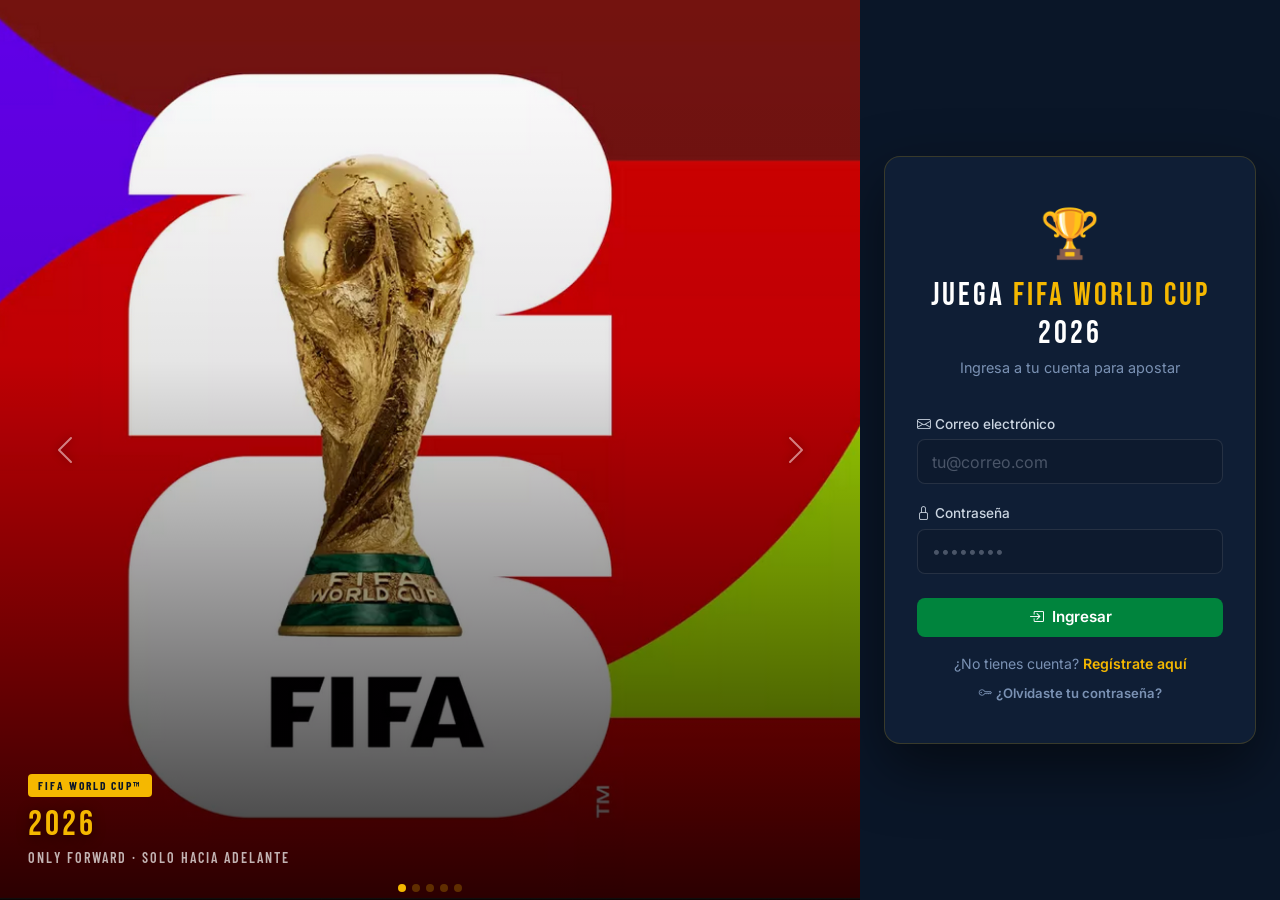
==== frontend/admin.html @ 505a04e9 "fix: restaurar titulo completo JUEGA FIFA WORLD CUP 2026 con banderas en mobile" ====
<!DOCTYPE html>
<html lang="es">
<head>
  <meta charset="UTF-8" />
  <meta name="viewport" content="width=device-width, initial-scale=1.0" />
  <title>Polla FIFA 2026 — Panel Admin</title>
  <link rel="stylesheet" href="https://cdn.jsdelivr.net/npm/bootstrap@5.3.3/dist/css/bootstrap.min.css" />
  <link rel="stylesheet" href="https://cdn.jsdelivr.net/npm/bootstrap-icons@1.11.3/font/bootstrap-icons.min.css" />
  <link rel="stylesheet" href="styles.css" />
  <style>
    .action-btn {
      display: inline-flex;
      align-items: center;
      justify-content: center;
      width: 32px;
      height: 32px;
      border-radius: 6px;
      border: none;
      cursor: pointer;
      font-size: .9rem;
      transition: opacity .15s, transform .1s;
    }
    .action-btn:hover { opacity: .85; transform: scale(1.08); }
    .action-btn-edit   { background: rgba(245,184,0,.15); color: var(--gold); border: 1px solid rgba(245,184,0,.3); }
    .action-btn-delete { background: rgba(232,25,44,.15);  color: var(--red);  border: 1px solid rgba(232,25,44,.3); }
    /* Modal overrides */
    .modal-content {
      background: var(--card-bg);
      border: 1px solid rgba(255,255,255,.1);
      color: var(--text-main);
    }
    .modal-header { border-bottom: 1px solid rgba(255,255,255,.1); }
    .modal-footer { border-top:    1px solid rgba(255,255,255,.1); }
    .modal-title  { font-family: 'Bebas Neue', sans-serif; letter-spacing: 1px; color: var(--gold); font-size: 1.3rem; }
    .btn-close-white { filter: invert(1) grayscale(1) brightness(2); }
  </style>
</head>
<body>

<!-- Sidebar overlay + drawer -->
<div class="sidebar-overlay" id="sidebar-overlay"></div>
<div class="sidebar-drawer" id="sidebar-drawer">
  <div class="sidebar-header">
    <div class="sidebar-brand">JUEGA <span>FIFA</span> 2026 <span class="navbar-hosts"><span class="hflag">🇺🇸</span><span class="hflag">🇨🇦</span><span class="hflag">🇲🇽</span></span></div>
    <button class="sidebar-close" id="sidebar-close"><i class="bi bi-x-lg"></i></button>
  </div>
  <nav class="sidebar-nav">
    <a href="index.html" class="sidebar-link"><i class="bi bi-controller"></i> Mis Apuestas</a>
    <a href="ranking.html" class="sidebar-link"><i class="bi bi-trophy"></i> Ranking</a>
    <a href="perfil.html" class="sidebar-link"><i class="bi bi-person-circle"></i> Perfil</a>
    <div class="sidebar-divider"></div>
    <a href="admin.html" class="sidebar-link active"><i class="bi bi-gear"></i> Panel Admin</a>
  </nav>
  <div class="sidebar-footer">
    <button class="sidebar-logout-btn" id="sidebar-logout"><i class="bi bi-box-arrow-right"></i> Cerrar sesión</button>
  </div>
</div>

<nav class="navbar-wc d-flex align-items-center justify-content-between">
  <div class="d-flex align-items-center gap-2">
    <button class="nav-hamburger" id="nav-hamburger"><i class="bi bi-list"></i></button>
    <a class="navbar-brand-wc" href="admin.html">
      JUEGA <span>FIFA WORLD CUP</span> 2026
      <span class="navbar-hosts"><span class="hflag">🇺🇸</span><span class="hflag">🇨🇦</span><span class="hflag">🇲🇽</span></span>
      <span class="badge-admin ms-2">ADMIN</span>
    </a>
  </div>
  <div class="d-flex align-items-center gap-2">
    <a href="ranking.html" class="btn-fifa-outline d-none d-sm-inline-block">
      <i class="bi bi-trophy me-1"></i> Ranking
    </a>
    <a href="admin.html" class="btn-fifa-outline d-none d-sm-inline-block">
      <i class="bi bi-gear me-1"></i> Panel Control
    </a>
    <a href="perfil.html" class="btn-fifa-outline d-none d-sm-inline-block">
      <i class="bi bi-person-circle me-1"></i> Perfil
    </a>
    <button class="btn-danger-sm nav-logout-desktop" id="btn-logout">
      <i class="bi bi-box-arrow-right"></i> <span class="d-none d-sm-inline">Salir</span>
    </button>
  </div>
</nav>

<div class="page-wrap">
  <div class="page-header">
    <h1><i class="bi bi-gear" style="font-size:1.6rem;vertical-align:middle;margin-right:.4rem;color:var(--gold)"></i>PANEL DE ADMINISTRACIÓN</h1>
    <p>Crea partidos, ingresa resultados y gestiona la polla.</p>
  </div>

  <div class="row g-4">

    <!-- Crear partido -->
    <div class="col-lg-6">
      <div class="admin-card">
        <div class="admin-card-title">
          <i class="bi bi-plus-circle-fill"></i> Crear partido
        </div>

        <div class="row g-3 mb-3">
          <div class="col-8">
            <label class="form-label">Equipo local</label>
            <input type="text" id="eq-local" class="form-control" placeholder="ej: Brasil" />
          </div>
          <div class="col-4">
            <label class="form-label">Bandera</label>
            <input type="text" id="flag-local" class="form-control" placeholder="🇧🇷" maxlength="4" />
          </div>
        </div>

        <div class="row g-3 mb-3">
          <div class="col-8">
            <label class="form-label">Equipo visita</label>
            <input type="text" id="eq-visita" class="form-control" placeholder="ej: Argentina" />
          </div>
          <div class="col-4">
            <label class="form-label">Bandera</label>
            <input type="text" id="flag-visita" class="form-control" placeholder="🇦🇷" maxlength="4" />
          </div>
        </div>

        <div class="mb-3">
          <label class="form-label"><i class="bi bi-calendar3 me-1"></i>Fecha y hora</label>
          <input type="datetime-local" id="fecha-partido" class="form-control" />
        </div>

        <div class="mb-4">
          <label class="form-label"><i class="bi bi-diagram-3 me-1"></i>Fase</label>
          <select id="fase-partido" class="form-select">
            <option>Grupos</option>
            <option>Octavos</option>
            <option>Cuartos</option>
            <option>Semifinal</option>
            <option>Tercer puesto</option>
            <option>Final</option>
          </select>
        </div>

        <div class="mb-4" id="wrap-grupo-crear">
          <label class="form-label"><i class="bi bi-grid me-1"></i>Grupo</label>
          <select id="grupo-partido" class="form-select">
            <option value="">— Sin grupo —</option>
            <option>Grupo A</option>
            <option>Grupo B</option>
            <option>Grupo C</option>
            <option>Grupo D</option>
            <option>Grupo E</option>
            <option>Grupo F</option>
            <option>Grupo G</option>
            <option>Grupo H</option>
            <option>Grupo I</option>
            <option>Grupo J</option>
            <option>Grupo K</option>
            <option>Grupo L</option>
          </select>
        </div>

        <button class="btn-fifa-green w-100 py-2" id="btn-crear">
          <i class="bi bi-plus-lg me-1"></i> Crear partido
        </button>
        <div id="msg-crear" class="mt-2"></div>
      </div>
    </div>

    <!-- Ingresar resultado -->
    <div class="col-lg-6">
      <div class="admin-card">
        <div class="admin-card-title">
          <i class="bi bi-clipboard-check-fill"></i> Ingresar resultado
        </div>

        <div class="mb-3">
          <label class="form-label"><i class="bi bi-controller me-1"></i>Partido</label>
          <select id="sel-partido" class="form-select">
            <option value="">— Cargando partidos... —</option>
          </select>
        </div>

        <label class="form-label mb-2">Marcador final</label>
        <div class="result-row mb-4">
          <div>
            <label class="form-label" style="font-size:.78rem">Local</label>
            <input type="number" id="res-local" class="form-control text-center" min="0" max="20" value="0" />
          </div>
          <div class="result-sep">–</div>
          <div>
            <label class="form-label" style="font-size:.78rem">Visita</label>
            <input type="number" id="res-visita" class="form-control text-center" min="0" max="20" value="0" />
          </div>
        </div>

        <button class="btn-fifa-gold w-100 py-2" id="btn-resultado">
          <i class="bi bi-check2-circle me-1"></i> Registrar resultado
        </button>
        <div id="msg-resultado" class="mt-2"></div>
      </div>
    </div>

    <!-- Definir campeón real -->
    <div class="col-12">
      <div class="admin-card">
        <div class="admin-card-title">
          <i class="bi bi-trophy-fill" style="color:var(--gold)"></i> Definir campeón del mundial
        </div>
        <p style="color:var(--text-sub);font-size:.9rem;margin-bottom:1.25rem">
          Al confirmar el campeón real, el sistema asignará automáticamente
          <strong style="color:var(--gold)">5 puntos</strong> a todos los usuarios que acertaron.
        </p>
        <div class="row g-3 align-items-end">
          <div class="col-sm-8">
            <label class="form-label">Campeón real del mundial</label>
            <input type="text" id="campeon-real" class="form-control" placeholder="ej: 🇦🇷 Argentina" />
          </div>
          <div class="col-sm-4">
            <button class="btn-fifa-gold w-100 py-2" id="btn-campeon-real">
              <i class="bi bi-trophy me-1"></i> Confirmar campeón
            </button>
          </div>
        </div>
        <div id="msg-campeon" class="mt-2"></div>
      </div>
    </div>

  </div>

  <!-- Lista de partidos -->
  <div class="mt-4">
    <div class="admin-card-title mb-3">
      <i class="bi bi-list-ul" style="color:var(--gold)"></i> Partidos registrados
    </div>
    <div id="lista-partidos">
      <div class="empty-state">
        <span class="spinner-wc" style="width:2rem;height:2rem;border-width:3px"></span>
        <h3 style="margin-top:1rem">Cargando...</h3>
      </div>
    </div>
  </div>

  <!-- Gestión de usuarios -->
  <div class="mt-5">
    <div class="d-flex align-items-center justify-content-between mb-3 flex-wrap gap-2">
      <div class="admin-card-title mb-0">
        <i class="bi bi-people-fill" style="color:var(--gold)"></i> Usuarios registrados
      </div>
      <button class="btn-fifa-green" id="btn-nuevo-usuario" style="padding:.45rem 1.1rem;font-size:.85rem">
        <i class="bi bi-person-plus-fill me-1"></i> Nuevo usuario
      </button>
    </div>
    <div id="lista-usuarios">
      <div class="empty-state">
        <span class="spinner-wc" style="width:2rem;height:2rem;border-width:3px"></span>
        <h3 style="margin-top:1rem">Cargando...</h3>
      </div>
    </div>
  </div>

</div>

<!-- ══ MODAL EDITAR PARTIDO ══ -->
<div class="modal fade" id="modal-editar" tabindex="-1" aria-labelledby="modal-editar-title" aria-hidden="true">
  <div class="modal-dialog modal-dialog-centered">
    <div class="modal-content">
      <div class="modal-header">
        <h5 class="modal-title" id="modal-editar-title">
          <i class="bi bi-pencil-square me-2"></i>Editar partido
        </h5>
        <button type="button" class="btn-close btn-close-white" data-bs-dismiss="modal" aria-label="Cerrar"></button>
      </div>
      <div class="modal-body">
        <input type="hidden" id="edit-id" />

        <div class="row g-3 mb-3">
          <div class="col-8">
            <label class="form-label">Equipo local</label>
            <input type="text" id="edit-eq-local" class="form-control" placeholder="ej: Brasil" />
          </div>
          <div class="col-4">
            <label class="form-label">Bandera</label>
            <input type="text" id="edit-flag-local" class="form-control" placeholder="🇧🇷" maxlength="4" />
          </div>
        </div>

        <div class="row g-3 mb-3">
          <div class="col-8">
            <label class="form-label">Equipo visita</label>
            <input type="text" id="edit-eq-visita" class="form-control" placeholder="ej: Argentina" />
          </div>
          <div class="col-4">
            <label class="form-label">Bandera</label>
            <input type="text" id="edit-flag-visita" class="form-control" placeholder="🇦🇷" maxlength="4" />
          </div>
        </div>

        <div class="mb-3">
          <label class="form-label"><i class="bi bi-calendar3 me-1"></i>Fecha y hora</label>
          <input type="datetime-local" id="edit-fecha" class="form-control" />
        </div>

        <div class="mb-3">
          <label class="form-label"><i class="bi bi-diagram-3 me-1"></i>Fase</label>
          <select id="edit-fase" class="form-select">
            <option>Grupos</option>
            <option>Octavos</option>
            <option>Cuartos</option>
            <option>Semifinal</option>
            <option>Tercer puesto</option>
            <option>Final</option>
          </select>
        </div>

        <div class="mb-2" id="wrap-grupo-editar">
          <label class="form-label"><i class="bi bi-grid me-1"></i>Grupo</label>
          <select id="edit-grupo" class="form-select">
            <option value="">— Sin grupo —</option>
            <option>Grupo A</option>
            <option>Grupo B</option>
            <option>Grupo C</option>
            <option>Grupo D</option>
            <option>Grupo E</option>
            <option>Grupo F</option>
            <option>Grupo G</option>
            <option>Grupo H</option>
            <option>Grupo I</option>
            <option>Grupo J</option>
            <option>Grupo K</option>
            <option>Grupo L</option>
          </select>
        </div>

        <hr style="border-color:rgba(255,255,255,.1);margin:1.2rem 0" />

        <div class="form-check form-switch mb-3">
          <input class="form-check-input" type="checkbox" id="edit-finalizado" role="switch" />
          <label class="form-check-label" for="edit-finalizado" style="color:var(--text-sub)">
            Partido finalizado
          </label>
        </div>

        <div id="wrap-resultado-editar">
          <label class="form-label mb-2">Marcador final</label>
          <div class="result-row mb-1">
            <div>
              <label class="form-label" style="font-size:.78rem">Local</label>
              <input type="number" id="edit-goles-local" class="form-control text-center" min="0" max="20" value="0" />
            </div>
            <div class="result-sep">–</div>
            <div>
              <label class="form-label" style="font-size:.78rem">Visita</label>
              <input type="number" id="edit-goles-visita" class="form-control text-center" min="0" max="20" value="0" />
            </div>
          </div>
        </div>

        <div id="msg-editar" class="mt-3"></div>
      </div>
      <div class="modal-footer">
        <button type="button" class="btn-fifa-outline" data-bs-dismiss="modal">Cancelar</button>
        <button type="button" class="btn-fifa-gold" id="btn-guardar-editar">
          <i class="bi bi-floppy me-1"></i> Guardar cambios
        </button>
      </div>
    </div>
  </div>
</div>

<!-- ══ MODAL USUARIO ══ -->
<div class="modal fade" id="modal-usuario" tabindex="-1" aria-labelledby="modal-usuario-title" aria-hidden="true">
  <div class="modal-dialog modal-dialog-centered">
    <div class="modal-content">
      <div class="modal-header">
        <h5 class="modal-title" id="modal-usuario-title">
          <i class="bi bi-person-fill me-2"></i><span id="modal-usuario-titulo-texto">Nuevo usuario</span>
        </h5>
        <button type="button" class="btn-close btn-close-white" data-bs-dismiss="modal" aria-label="Cerrar"></button>
      </div>
      <div class="modal-body">
        <input type="hidden" id="usuario-edit-id" />

        <div class="mb-3">
          <label class="form-label">Nombre</label>
          <input type="text" id="usuario-nombre" class="form-control" placeholder="Nombre completo" />
        </div>

        <div class="mb-3">
          <label class="form-label">Email</label>
          <input type="email" id="usuario-email" class="form-control" placeholder="correo@ejemplo.com" />
        </div>

        <div class="mb-3">
          <label class="form-label">Rol</label>
          <select id="usuario-rol" class="form-select">
            <option value="usuario">Usuario</option>
            <option value="admin">Admin</option>
          </select>
        </div>

        <div class="mb-3">
          <label class="form-label" id="usuario-pw-label">Contraseña</label>
          <div class="input-group">
            <input type="password" id="usuario-password" class="form-control" placeholder="Mín. 8 caracteres" />
            <button class="btn btn-outline-secondary" type="button" id="btn-toggle-usuario-pw"
              style="border-color:rgba(255,255,255,.2);color:var(--text-sub)">
              <i class="bi bi-eye" id="icon-toggle-usuario-pw"></i>
            </button>
          </div>
          <div id="usuario-pw-hint" class="form-text" style="color:var(--text-sub);font-size:.78rem">
            Dejar en blanco para no cambiar la contraseña.
          </div>
        </div>

        <div id="msg-usuario" class="mt-2"></div>
      </div>
      <div class="modal-footer">
        <button type="button" class="btn-fifa-outline" data-bs-dismiss="modal">Cancelar</button>
        <button type="button" class="btn-fifa-gold" id="btn-guardar-usuario">
          <i class="bi bi-floppy me-1"></i> Guardar
        </button>
      </div>
    </div>
  </div>
</div>

<div id="toast-container"></div>

<script src="https://cdn.jsdelivr.net/npm/bootstrap@5.3.3/dist/js/bootstrap.bundle.min.js"></script>
<script>
  const API   = "https://polla-api-production.up.railway.app";
  const TOKEN = localStorage.getItem("token");
  const ROL   = localStorage.getItem("rol");

  if (!TOKEN || ROL !== "admin") window.location.href = "login.html";

  document.getElementById("btn-logout").addEventListener("click", () => {
    localStorage.clear();
    window.location.href = "login.html";
  });

  // ── Sidebar móvil ──
  (function() {
    const hamburger = document.getElementById("nav-hamburger");
    const drawer    = document.getElementById("sidebar-drawer");
    const overlay   = document.getElementById("sidebar-overlay");
    const closeBtn  = document.getElementById("sidebar-close");
    const logoutBtn = document.getElementById("sidebar-logout");
    function open()  { drawer.classList.add("open"); overlay.classList.add("open"); document.body.style.overflow = "hidden"; }
    function close() { drawer.classList.remove("open"); overlay.classList.remove("open"); document.body.style.overflow = ""; }
    hamburger.addEventListener("click", open);
    overlay.addEventListener("click", close);
    closeBtn.addEventListener("click", close);
    logoutBtn.addEventListener("click", () => { localStorage.clear(); window.location.href = "login.html"; });
  })();

  function headers() {
    return { "Content-Type": "application/json", "Authorization": `Bearer ${TOKEN}` };
  }

  function toast(msg, tipo = "success") {
    const t = document.createElement("div");
    t.className = `toast-wc toast-${tipo}`;
    t.textContent = msg;
    document.getElementById("toast-container").appendChild(t);
    setTimeout(() => t.remove(), 3500);
  }

  function msgOk(id, msg) {
    const el = document.getElementById(id);
    el.className = "msg-ok";
    el.innerHTML = `<i class="bi bi-check-circle me-1"></i>${msg}`;
  }
  function msgErr(id, msg) {
    const el = document.getElementById(id);
    el.className = "msg-err";
    el.innerHTML = `<i class="bi bi-x-circle me-1"></i>${msg}`;
  }
  function msgClear(id) {
    const el = document.getElementById(id);
    el.className = "";
    el.textContent = "";
  }

  // ── CARGAR PARTIDOS ───────────────────────────────────────
  let partidos = [];
  async function cargarPartidos() {
    try {
      const res = await fetch(`${API}/partidos`, { headers: headers() });
      partidos  = await res.json();
      llenarSelectPartidos();
      renderListaPartidos();
    } catch (_) {}
  }

  function llenarSelectPartidos() {
    const sel = document.getElementById("sel-partido");
    sel.innerHTML = '<option value="">— Selecciona un partido —</option>';
    partidos.filter(p => !p.finalizado).forEach(p => {
      const opt = document.createElement("option");
      opt.value = p.id;
      opt.textContent = `${p.bandera_local} ${p.equipo_local} vs ${p.bandera_visita} ${p.equipo_visita}`;
      sel.appendChild(opt);
    });
  }

  function renderListaPartidos() {
    if (!partidos.length) {
      document.getElementById("lista-partidos").innerHTML =
        '<div class="empty-state"><span class="empty-icon">📭</span><h3>No hay partidos todavía</h3></div>';
      return;
    }
    const filas = partidos.map(p => `
      <tr>
        <td>${p.bandera_local} ${p.equipo_local} <span style="color:var(--text-sub)">vs</span> ${p.bandera_visita} ${p.equipo_visita}</td>
        <td>
          <span class="phase-tab active" style="pointer-events:none;padding:.2rem .7rem;font-size:.72rem">${p.fase}</span>
          ${p.grupo ? `<span style="font-size:.72rem;color:var(--text-sub);margin-left:.3rem">${p.grupo}</span>` : ""}
        </td>
        <td style="color:var(--text-sub);font-size:.85rem">${new Date(p.fecha).toLocaleString("es-CL", { timeZone: "America/Santiago" })}</td>
        <td>${p.finalizado
          ? `<strong style="color:var(--gold);font-family:'Bebas Neue',sans-serif;font-size:1.2rem;letter-spacing:1px">${p.goles_local} – ${p.goles_visita}</strong>`
          : '<span style="color:var(--text-sub)"><i class="bi bi-hourglass-split me-1"></i>Pendiente</span>'}</td>
        <td>
          <button class="action-btn action-btn-edit me-1" onclick="abrirEditar(${p.id})" title="Editar partido">
            <i class="bi bi-pencil-fill"></i>
          </button>
          <button class="action-btn action-btn-delete" onclick="eliminarPartido(${p.id})" title="Eliminar partido">
            <i class="bi bi-trash-fill"></i>
          </button>
        </td>
      </tr>`).join("");

    document.getElementById("lista-partidos").innerHTML = `
      <div class="ranking-card">
        <div style="overflow-x:auto">
          <table class="ranking-table">
            <thead><tr><th>Partido</th><th>Fase</th><th>Fecha</th><th>Resultado</th><th style="text-align:center">Acciones</th></tr></thead>
            <tbody>${filas}</tbody>
          </table>
        </div>
      </div>`;
  }

  // Mostrar grupo solo cuando fase = Grupos
  function syncGrupoVisibility(faseId, wrapId) {
    const fase = document.getElementById(faseId).value;
    document.getElementById(wrapId).style.display = fase === "Grupos" ? "" : "none";
  }
  document.getElementById("fase-partido").addEventListener("change", () => syncGrupoVisibility("fase-partido", "wrap-grupo-crear"));
  document.getElementById("edit-fase").addEventListener("change",    () => syncGrupoVisibility("edit-fase",    "wrap-grupo-editar"));
  syncGrupoVisibility("fase-partido", "wrap-grupo-crear");

  // ── CREAR ─────────────────────────────────────────────────
  document.getElementById("btn-crear").addEventListener("click", async () => {
    const eqL  = document.getElementById("eq-local").value.trim();
    const eqV  = document.getElementById("eq-visita").value.trim();
    const flL  = document.getElementById("flag-local").value.trim();
    const flV  = document.getElementById("flag-visita").value.trim();
    const fech = document.getElementById("fecha-partido").value;
    const fase = document.getElementById("fase-partido").value;
    const grupo = fase === "Grupos" ? document.getElementById("grupo-partido").value : "";

    if (!eqL || !eqV || !fech) { msgErr("msg-crear", "Completa los campos obligatorios"); return; }

    try {
      const res  = await fetch(`${API}/admin/partido`, {
        method: "POST", headers: headers(),
        body: JSON.stringify({ equipo_local: eqL, equipo_visita: eqV, bandera_local: flL, bandera_visita: flV, fecha: fech, fase, grupo })
      });
      const data = await res.json();
      if (!res.ok) { msgErr("msg-crear", data.error); return; }
      msgOk("msg-crear", "Partido creado correctamente");
      toast("✅ Partido creado");
      // Limpiar formulario
      ["eq-local","eq-visita","flag-local","flag-visita","fecha-partido"].forEach(id => {
        document.getElementById(id).value = "";
      });
      cargarPartidos();
    } catch (_) { msgErr("msg-crear", "Error de conexión"); }
  });

  // ── EDITAR ────────────────────────────────────────────────
  let modalEditar;
  document.addEventListener("DOMContentLoaded", () => {
    modalEditar = new bootstrap.Modal(document.getElementById("modal-editar"));
  });

  function abrirEditar(id) {
    const p = partidos.find(x => x.id === id);
    if (!p) return;
    document.getElementById("edit-id").value          = p.id;
    document.getElementById("edit-eq-local").value    = p.equipo_local;
    document.getElementById("edit-eq-visita").value   = p.equipo_visita;
    document.getElementById("edit-flag-local").value  = p.bandera_local  || "";
    document.getElementById("edit-flag-visita").value = p.bandera_visita || "";
    document.getElementById("edit-fecha").value       = p.fecha ? p.fecha.slice(0, 16) : "";
    document.getElementById("edit-fase").value        = p.fase;
    document.getElementById("edit-grupo").value       = p.grupo || "";
    // Resultado
    const finalizado = !!p.finalizado;
    document.getElementById("edit-finalizado").checked      = finalizado;
    document.getElementById("edit-goles-local").value       = p.goles_local  ?? 0;
    document.getElementById("edit-goles-visita").value      = p.goles_visita ?? 0;
    document.getElementById("wrap-resultado-editar").style.display = finalizado ? "" : "none";
    syncGrupoVisibility("edit-fase", "wrap-grupo-editar");
    msgClear("msg-editar");
    modalEditar.show();
  }

  document.getElementById("edit-finalizado").addEventListener("change", () => {
    document.getElementById("wrap-resultado-editar").style.display =
      document.getElementById("edit-finalizado").checked ? "" : "none";
  });

  document.getElementById("btn-guardar-editar").addEventListener("click", async () => {
    const id   = document.getElementById("edit-id").value;
    const eqL  = document.getElementById("edit-eq-local").value.trim();
    const eqV  = document.getElementById("edit-eq-visita").value.trim();
    const flL  = document.getElementById("edit-flag-local").value.trim();
    const flV  = document.getElementById("edit-flag-visita").value.trim();
    const fech = document.getElementById("edit-fecha").value;
    const fase = document.getElementById("edit-fase").value;
    const grupo = fase === "Grupos" ? document.getElementById("edit-grupo").value : "";

    if (!eqL || !eqV || !fech) { msgErr("msg-editar", "Completa los campos obligatorios"); return; }

    const finalizado  = document.getElementById("edit-finalizado").checked;
    const golesLocal  = parseInt(document.getElementById("edit-goles-local").value)  || 0;
    const golesVisita = parseInt(document.getElementById("edit-goles-visita").value) || 0;

    const btn = document.getElementById("btn-guardar-editar");
    btn.disabled = true;
    btn.innerHTML = '<span class="spinner-wc"></span> Guardando...';
    try {
      const res  = await fetch(`${API}/admin/partido/${id}`, {
        method: "PUT", headers: headers(),
        body: JSON.stringify({ equipo_local: eqL, equipo_visita: eqV, bandera_local: flL, bandera_visita: flV, fecha: fech, fase, grupo, finalizado, goles_local: golesLocal, goles_visita: golesVisita })
      });
      const data = await res.json();
      if (!res.ok) {
        const errMsg = data.error || `Error ${res.status}`;
        msgErr("msg-editar", errMsg);
        toast(errMsg, "error");
        return;
      }
      toast("✅ Partido actualizado");
      modalEditar.hide();
      cargarPartidos();
    } catch (e) {
      const errMsg = "Error de conexión: " + e.message;
      msgErr("msg-editar", errMsg);
      toast(errMsg, "error");
    } finally {
      btn.disabled = false;
      btn.innerHTML = '<i class="bi bi-floppy me-1"></i> Guardar cambios';
    }
  });

  // ── ELIMINAR ──────────────────────────────────────────────
  async function eliminarPartido(id) {
    const p = partidos.find(x => x.id === id);
    if (!p) return;
    const ok = confirm(
      `¿Eliminar "${p.equipo_local} vs ${p.equipo_visita}"?\n` +
      `Se eliminarán también todas las apuestas asociadas. Esta acción no se puede deshacer.`
    );
    if (!ok) return;

    try {
      const res  = await fetch(`${API}/admin/partido/${id}`, {
        method: "DELETE", headers: headers()
      });
      const data = await res.json();
      if (!res.ok) { toast(data.error || `Error ${res.status}`, "error"); return; }
      toast("🗑️ Partido eliminado");
      cargarPartidos();
    } catch (e) {
      toast("Error de conexión: " + e.message, "error");
    }
  }

  // ── RESULTADO ─────────────────────────────────────────────
  document.getElementById("btn-resultado").addEventListener("click", async () => {
    const idPartido = document.getElementById("sel-partido").value;
    const gl = parseInt(document.getElementById("res-local").value);
    const gv = parseInt(document.getElementById("res-visita").value);

    if (!idPartido) { msgErr("msg-resultado", "Selecciona un partido"); return; }

    const confirmar = confirm(`¿Confirmas el resultado ${gl} - ${gv}?\nEsta acción calculará los puntos de todos los usuarios.`);
    if (!confirmar) return;

    try {
      const res  = await fetch(`${API}/admin/resultado/${idPartido}`, {
        method: "PUT", headers: headers(),
        body: JSON.stringify({ goles_local: gl, goles_visita: gv })
      });
      const data = await res.json();
      if (!res.ok) { msgErr("msg-resultado", data.error); return; }
      msgOk("msg-resultado", "Resultado ingresado y puntos calculados");
      toast("✅ Resultado registrado");
      cargarPartidos();
    } catch (_) { msgErr("msg-resultado", "Error de conexión"); }
  });

  // ── CAMPEÓN REAL ──────────────────────────────────────────
  document.getElementById("btn-campeon-real").addEventListener("click", async () => {
    const campeon = document.getElementById("campeon-real").value.trim();
    if (!campeon) { msgErr("msg-campeon", "Ingresa el nombre del campeón"); return; }

    const confirmar = confirm(`¿Confirmas que el campeón es "${campeon}"?\nSe asignarán 5 puntos a quienes lo acertaron.`);
    if (!confirmar) return;

    try {
      const res  = await fetch(`${API}/admin/campeon-real`, {
        method: "PUT", headers: headers(),
        body: JSON.stringify({ campeon })
      });
      const data = await res.json();
      if (!res.ok) { msgErr("msg-campeon", data.error); return; }
      msgOk("msg-campeon", data.mensaje);
      toast("🏆 Campeón registrado");
    } catch (_) { msgErr("msg-campeon", "Error de conexión"); }
  });

  cargarPartidos();

  // ── USUARIOS ──────────────────────────────────────────────
  let modalUsuario;
  document.addEventListener("DOMContentLoaded", () => {
    modalUsuario = new bootstrap.Modal(document.getElementById("modal-usuario"));
  });

  // Show/hide password
  document.getElementById("btn-toggle-usuario-pw").addEventListener("click", () => {
    const inp  = document.getElementById("usuario-password");
    const icon = document.getElementById("icon-toggle-usuario-pw");
    if (inp.type === "password") { inp.type = "text";     icon.className = "bi bi-eye-slash"; }
    else                         { inp.type = "password"; icon.className = "bi bi-eye"; }
  });

  async function cargarUsuarios() {
    try {
      const res = await fetch(`${API}/admin/usuarios`, { headers: headers() });
      const usuarios = await res.json();
      renderTablaUsuarios(usuarios);
    } catch (_) {
      document.getElementById("lista-usuarios").innerHTML =
        '<div class="empty-state"><span class="empty-icon">⚠️</span><h3>Error al cargar usuarios</h3></div>';
    }
  }

  function renderTablaUsuarios(usuarios) {
    if (!usuarios.length) {
      document.getElementById("lista-usuarios").innerHTML =
        '<div class="empty-state"><span class="empty-icon">👤</span><h3>No hay usuarios registrados</h3></div>';
      return;
    }

    const ME = parseInt(localStorage.getItem("id") || "0");

    const filas = usuarios.map(u => {
      const avatarHtml = u.foto_perfil
        ? `<img src="${u.foto_perfil}" alt="${u.nombre}"
               style="width:38px;height:38px;border-radius:50%;object-fit:cover;border:2px solid var(--gold)" />`
        : `<span style="width:38px;height:38px;border-radius:50%;background:rgba(245,184,0,.15);border:2px solid rgba(245,184,0,.3);
               display:inline-flex;align-items:center;justify-content:center;color:var(--gold);font-size:1.1rem">
             <i class="bi bi-person-fill"></i></span>`;
      const rolBadge = u.rol === "admin"
        ? `<span style="background:rgba(245,184,0,.18);color:var(--gold);border:1px solid rgba(245,184,0,.35);
               border-radius:4px;padding:.15rem .55rem;font-size:.72rem;font-family:'Bebas Neue',sans-serif;letter-spacing:.5px">ADMIN</span>`
        : `<span style="background:rgba(255,255,255,.07);color:var(--text-sub);border:1px solid rgba(255,255,255,.15);
               border-radius:4px;padding:.15rem .55rem;font-size:.72rem">usuario</span>`;
      const esSelf = u.id === ME ? `<span style="font-size:.7rem;color:var(--text-sub);margin-left:.4rem">(tú)</span>` : "";
      return `
        <tr>
          <td style="width:48px">${avatarHtml}</td>
          <td>${u.nombre}${esSelf}</td>
          <td style="color:var(--text-sub);font-size:.85rem">${u.email}</td>
          <td>${rolBadge}</td>
          <td>
            <button class="action-btn action-btn-edit me-1" onclick="abrirEditarUsuario(${u.id})" title="Editar usuario">
              <i class="bi bi-pencil-fill"></i>
            </button>
            <button class="action-btn action-btn-delete" onclick="eliminarUsuario(${u.id}, '${u.nombre.replace(/'/g, "\\'")}')" title="Eliminar usuario"
              ${u.id === ME ? "disabled style='opacity:.4;cursor:not-allowed'" : ""}>
              <i class="bi bi-trash-fill"></i>
            </button>
          </td>
        </tr>`;
    }).join("");

    document.getElementById("lista-usuarios").innerHTML = `
      <div class="ranking-card">
        <div style="overflow-x:auto">
          <table class="ranking-table">
            <thead><tr><th></th><th>Nombre</th><th>Email</th><th>Rol</th><th style="text-align:center">Acciones</th></tr></thead>
            <tbody>${filas}</tbody>
          </table>
        </div>
      </div>`;
  }

  // Abrir modal para crear
  document.getElementById("btn-nuevo-usuario").addEventListener("click", () => {
    document.getElementById("usuario-edit-id").value = "";
    document.getElementById("usuario-nombre").value  = "";
    document.getElementById("usuario-email").value   = "";
    document.getElementById("usuario-rol").value     = "usuario";
    document.getElementById("usuario-password").value = "";
    document.getElementById("modal-usuario-titulo-texto").textContent = "Nuevo usuario";
    document.getElementById("usuario-pw-label").textContent = "Contraseña";
    document.getElementById("usuario-pw-hint").style.display = "none";
    document.getElementById("usuario-password").placeholder = "Mín. 8 caracteres";
    msgClear("msg-usuario");
    modalUsuario.show();
  });

  // Abrir modal para editar
  let usuariosCache = [];
  async function abrirEditarUsuario(id) {
    // Obtener datos frescos
    const res = await fetch(`${API}/admin/usuarios`, { headers: headers() });
    usuariosCache = await res.json();
    const u = usuariosCache.find(x => x.id === id);
    if (!u) return;
    document.getElementById("usuario-edit-id").value = u.id;
    document.getElementById("usuario-nombre").value  = u.nombre;
    document.getElementById("usuario-email").value   = u.email;
    document.getElementById("usuario-rol").value     = u.rol;
    document.getElementById("usuario-password").value = "";
    document.getElementById("modal-usuario-titulo-texto").textContent = "Editar usuario";
    document.getElementById("usuario-pw-label").textContent = "Nueva contraseña (opcional)";
    document.getElementById("usuario-pw-hint").style.display = "";
    document.getElementById("usuario-password").placeholder = "Dejar en blanco para no cambiar";
    msgClear("msg-usuario");
    modalUsuario.show();
  }

  // Guardar (crear o editar)
  document.getElementById("btn-guardar-usuario").addEventListener("click", async () => {
    const id       = document.getElementById("usuario-edit-id").value;
    const nombre   = document.getElementById("usuario-nombre").value.trim();
    const email    = document.getElementById("usuario-email").value.trim();
    const rol      = document.getElementById("usuario-rol").value;
    const password = document.getElementById("usuario-password").value;
    const esNuevo  = !id;

    if (!nombre || !email) { msgErr("msg-usuario", "Nombre y email son obligatorios"); return; }
    if (esNuevo && !password) { msgErr("msg-usuario", "La contraseña es obligatoria"); return; }

    const body = { nombre, email, rol };
    if (password) body.password = password;

    const btn = document.getElementById("btn-guardar-usuario");
    btn.disabled = true;
    btn.innerHTML = '<span class="spinner-wc"></span> Guardando...';
    try {
      const res = await fetch(
        esNuevo ? `${API}/admin/usuario` : `${API}/admin/usuario/${id}`,
        { method: esNuevo ? "POST" : "PUT", headers: headers(), body: JSON.stringify(body) }
      );
      const data = await res.json();
      if (!res.ok) { msgErr("msg-usuario", data.error); return; }
      toast(esNuevo ? "✅ Usuario creado" : "✅ Usuario actualizado");
      modalUsuario.hide();
      cargarUsuarios();
    } catch (_) { msgErr("msg-usuario", "Error de conexión"); }
    finally {
      btn.disabled = false;
      btn.innerHTML = '<i class="bi bi-floppy me-1"></i> Guardar';
    }
  });

  // Eliminar usuario
  async function eliminarUsuario(id, nombre) {
    const ok = confirm(`¿Eliminar al usuario "${nombre}"?\nSe eliminarán también todas sus apuestas. Esta acción no se puede deshacer.`);
    if (!ok) return;
    try {
      const res  = await fetch(`${API}/admin/usuario/${id}`, { method: "DELETE", headers: headers() });
      const data = await res.json();
      if (!res.ok) { toast(data.error || `Error ${res.status}`, "error"); return; }
      toast("🗑️ Usuario eliminado");
      cargarUsuarios();
    } catch (_) { toast("Error de conexión", "error"); }
  }

  cargarUsuarios();
</script>
</body>
</html>
---- frontend/styles.css ----
/* ============================================================
   FIFA World Cup 2026 — Custom Theme over Bootstrap 5
   ============================================================ */
@import url('https://fonts.googleapis.com/css2?family=Bebas+Neue&family=Barlow+Condensed:ital,wght@0,400;0,600;0,700;1,400&family=Inter:wght@400;500;600;700&display=swap');

:root {
  --navy:        #0A1628;
  --navy-light:  #111f38;
  --fifa-blue:   #003DA5;
  --gold:        #F5B800;
  --gold-dark:   #C99A00;
  --green:       #00843D;
  --green-dark:  #006B31;
  --red:         #E8192C;
  --card-bg:     #0f1e35;
  --card-border: rgba(245,184,0,.18);
  --text-sub:    #7a91b3;
  --input-bg:    #0d1a2e;
}

*, *::before, *::after { box-sizing: border-box; }
body {
  background-color: var(--navy);
  color: #e2e8f0;
  font-family: 'Inter', sans-serif;
  min-height: 100vh;
}

/* ── Navbar ── */
.navbar-wc {
  background: linear-gradient(135deg, #060e1c 0%, #0a1e3d 100%);
  border-bottom: 2px solid var(--gold);
  padding: .75rem 1.5rem;
}
.navbar-brand-wc {
  font-family: 'Bebas Neue', sans-serif;
  font-size: clamp(.85rem, 3.8vw, 1.6rem);
  letter-spacing: clamp(1px, .5vw, 3px);
  color: #fff !important;
  text-decoration: none;
  white-space: nowrap;
  line-height: 1.15;
}
.navbar-brand-wc span { color: var(--gold); }
.badge-admin {
  font-size: .55rem;
  background: var(--red);
  color: #fff;
  padding: 2px 7px;
  border-radius: 4px;
  vertical-align: middle;
  letter-spacing: 1px;
  font-family: 'Inter', sans-serif;
  font-weight: 700;
}

/* ── Auth pages ── */
.auth-wrap {
  min-height: 100vh;
  display: flex;
  align-items: center;
  justify-content: center;
  background: linear-gradient(135deg, #060e1c 0%, #0a1e3d 50%, #06120a 100%);
  padding: 2rem 1rem;
  position: relative;
  overflow: hidden;
}
.auth-wrap::before {
  content: "⚽";
  font-size: 22rem;
  position: absolute;
  opacity: .03;
  right: -4rem;
  bottom: -5rem;
  pointer-events: none;
  user-select: none;
}
.auth-card {
  background: var(--card-bg);
  border: 1px solid var(--card-border);
  border-radius: 16px;
  padding: 2.5rem 2rem;
  width: 100%;
  max-width: 420px;
  box-shadow: 0 24px 60px rgba(0,0,0,.5);
}
.auth-logo { text-align: center; margin-bottom: 2rem; }
.auth-logo .trophy { font-size: 3rem; display: block; margin-bottom: .5rem; }
.auth-logo h1 {
  font-family: 'Bebas Neue', sans-serif;
  font-size: 2rem;
  letter-spacing: 3px;
  color: #fff;
  margin: 0;
}
.auth-logo h1 span { color: var(--gold); }
.auth-logo p { color: var(--text-sub); font-size: .9rem; margin: .25rem 0 0; }

/* ── Form controls ── */
.form-label { color: #cbd5e1; font-size: .85rem; font-weight: 500; margin-bottom: .3rem; }
.form-control, .form-select {
  background: var(--input-bg) !important;
  border: 1px solid rgba(255,255,255,.1) !important;
  color: #e2e8f0 !important;
  border-radius: 8px !important;
  padding: .6rem .9rem !important;
  transition: border-color .2s;
}
.form-control:focus, .form-select:focus {
  border-color: var(--gold) !important;
  box-shadow: 0 0 0 3px rgba(245,184,0,.15) !important;
  outline: none;
}
.form-control::placeholder { color: #4a5568 !important; }
.form-select option { background: #0d1a2e; }

/* ── Buttons ── */
.btn-fifa-green {
  background: var(--green);
  color: #fff;
  border: none;
  font-weight: 600;
  border-radius: 8px;
  padding: .6rem 1.2rem;
  transition: background .2s, transform .1s;
  cursor: pointer;
  display: inline-block;
  text-align: center;
  font-size: .95rem;
}
.btn-fifa-green:hover  { background: var(--green-dark); color: #fff; transform: translateY(-1px); }
.btn-fifa-green:active { transform: translateY(0); }
.btn-fifa-green:disabled { opacity: .6; cursor: not-allowed; transform: none; }

.btn-fifa-gold {
  background: var(--gold);
  color: var(--navy);
  border: none;
  font-weight: 700;
  border-radius: 8px;
  padding: .6rem 1.2rem;
  transition: background .2s, transform .1s;
  cursor: pointer;
  display: inline-block;
  font-size: .95rem;
}
.btn-fifa-gold:hover  { background: var(--gold-dark); color: var(--navy); transform: translateY(-1px); }
.btn-fifa-gold:active { transform: translateY(0); }

.btn-fifa-outline {
  background: transparent;
  color: var(--text-sub);
  border: 1px solid rgba(255,255,255,.15);
  font-weight: 500;
  border-radius: 8px;
  padding: .5rem 1rem;
  transition: all .2s;
  cursor: pointer;
  font-size: .9rem;
  text-decoration: none;
  display: inline-block;
}
.btn-fifa-outline:hover { border-color: var(--gold); color: var(--gold); }

.btn-danger-sm {
  background: transparent;
  color: var(--red);
  border: 1px solid var(--red);
  font-weight: 600;
  border-radius: 8px;
  padding: .4rem .85rem;
  font-size: .84rem;
  transition: all .2s;
  cursor: pointer;
}
.btn-danger-sm:hover { background: var(--red); color: #fff; }

/* ── Alert / Error ── */
.alert-wc {
  background: rgba(232,25,44,.12);
  border: 1px solid rgba(232,25,44,.35);
  color: #fca5a5;
  border-radius: 8px;
  padding: .65rem .9rem;
  font-size: .88rem;
  display: none;
  margin-bottom: 1rem;
}
.alert-wc.visible { display: block; }

/* ── Auth footer ── */
.auth-footer { text-align: center; margin-top: 1.25rem; color: var(--text-sub); font-size: .88rem; }
.auth-footer a { color: var(--gold); text-decoration: none; font-weight: 600; }
.auth-footer a:hover { text-decoration: underline; }

/* ── Page wrap ── */
.page-wrap { max-width: 1100px; margin: 0 auto; padding: 2rem 1.5rem; }
.page-header { margin-bottom: 2rem; }
.page-header h1 {
  font-family: 'Bebas Neue', sans-serif;
  font-size: 2.2rem;
  letter-spacing: 2px;
  color: #fff;
  margin: 0;
}
.page-header p { color: var(--text-sub); margin: .3rem 0 0; font-size: .92rem; }

/* ── Champion card ── */
.campeon-card {
  background: linear-gradient(135deg, #14253d 0%, #1a2f50 100%);
  border: 1px solid rgba(245,184,0,.3);
  border-radius: 14px;
  padding: 1.5rem;
  margin-bottom: 2rem;
  display: flex;
  align-items: center;
  gap: 1.25rem;
  flex-wrap: wrap;
}
.campeon-trophy { font-size: 2.8rem; flex-shrink: 0; }
.campeon-info { flex: 1; min-width: 160px; }
.campeon-info h3 {
  font-family: 'Barlow Condensed', sans-serif;
  font-size: 1.1rem;
  font-weight: 700;
  text-transform: uppercase;
  letter-spacing: 1.5px;
  color: var(--gold);
  margin: 0 0 .2rem;
}
.campeon-info p { color: var(--text-sub); font-size: .88rem; margin: 0; }
.campeon-controls { display: flex; gap: .75rem; align-items: center; flex-wrap: wrap; }
.campeon-controls .form-select { min-width: 190px; }

/* ── Phase tabs ── */
.phase-tabs { display: flex; gap: .5rem; flex-wrap: wrap; margin-bottom: 1.5rem; }
.phase-tab {
  background: rgba(255,255,255,.06);
  border: 1px solid rgba(255,255,255,.1);
  color: var(--text-sub);
  border-radius: 20px;
  padding: .35rem 1rem;
  font-size: .85rem;
  font-weight: 700;
  cursor: pointer;
  transition: all .2s;
  font-family: 'Barlow Condensed', sans-serif;
  letter-spacing: .5px;
  text-transform: uppercase;
}
.phase-tab:hover  { border-color: var(--gold); color: var(--gold); }
.phase-tab.active { background: var(--gold); border-color: var(--gold); color: var(--navy); }

/* ── Match grid ── */
.matches-grid {
  display: grid;
  grid-template-columns: repeat(auto-fill, minmax(285px, 1fr));
  gap: 1.25rem;
}

/* ── Match card ── */
.match-card {
  background: var(--card-bg);
  border: 1px solid var(--card-border);
  border-radius: 14px;
  padding: 1.25rem;
  transition: transform .2s, box-shadow .2s;
  position: relative;
  overflow: hidden;
}
.match-card:hover { transform: translateY(-2px); box-shadow: 0 8px 30px rgba(0,0,0,.35); }
.match-card.finalizado { border-color: rgba(245,184,0,.45); }
.match-card.apostado::after {
  content: "";
  position: absolute;
  top: 0; left: 0;
  width: 4px; height: 100%;
  background: var(--green);
  border-radius: 14px 0 0 14px;
}

.match-phase-badge {
  font-family: 'Barlow Condensed', sans-serif;
  font-size: .72rem;
  font-weight: 700;
  text-transform: uppercase;
  letter-spacing: 1.5px;
  color: var(--text-sub);
  margin-bottom: .75rem;
}
.match-teams {
  display: grid;
  grid-template-columns: 1fr auto 1fr;
  align-items: center;
  gap: .5rem;
  margin-bottom: .75rem;
}
.team-side { text-align: center; }
.team-flag { font-size: 2rem; display: block; margin-bottom: .25rem; }
.team-name {
  font-family: 'Barlow Condensed', sans-serif;
  font-weight: 700;
  font-size: .95rem;
  color: #e2e8f0;
  text-transform: uppercase;
  letter-spacing: .5px;
}
.vs-center { text-align: center; }
.vs-label {
  font-family: 'Bebas Neue', sans-serif;
  font-size: 1.3rem;
  color: var(--text-sub);
  letter-spacing: 2px;
}
.result-score {
  font-family: 'Bebas Neue', sans-serif;
  font-size: 2rem;
  color: var(--gold);
  letter-spacing: 3px;
  line-height: 1;
}
.match-date {
  text-align: center;
  color: var(--text-sub);
  font-size: .78rem;
  margin-bottom: .75rem;
  padding-bottom: .75rem;
  border-bottom: 1px solid rgba(255,255,255,.06);
}

/* ── Bet inputs ── */
.bet-inputs {
  display: flex;
  align-items: center;
  justify-content: center;
  gap: .5rem;
  margin-bottom: .75rem;
}
.bet-input {
  background: var(--input-bg) !important;
  border: 1px solid rgba(255,255,255,.12) !important;
  color: #fff !important;
  border-radius: 8px !important;
  width: 64px;
  height: 44px;
  text-align: center;
  font-size: 1.3rem;
  font-family: 'Bebas Neue', sans-serif;
  letter-spacing: 1px;
}
.bet-input:focus {
  border-color: var(--gold) !important;
  box-shadow: 0 0 0 3px rgba(245,184,0,.15) !important;
  outline: none;
}
.bet-input:disabled { opacity: .55; }
.bet-separator {
  color: var(--text-sub);
  font-family: 'Bebas Neue', sans-serif;
  font-size: 1.5rem;
}
.match-closed-msg { text-align: center; color: var(--text-sub); font-size: .8rem; padding: .4rem 0; }

/* ── Points badge ── */
.pts-badge {
  display: inline-block;
  font-family: 'Bebas Neue', sans-serif;
  letter-spacing: 1px;
  padding: .25rem .7rem;
  border-radius: 20px;
  font-size: .95rem;
  text-align: center;
}
.pts-3 { background: rgba(245,184,0,.15); color: var(--gold); border: 1px solid rgba(245,184,0,.4); }
.pts-1 { background: rgba(0,132,61,.15); color: #4ade80; border: 1px solid rgba(0,132,61,.4); }
.pts-0 { background: rgba(232,25,44,.12); color: #f87171; border: 1px solid rgba(232,25,44,.3); }

/* ── Empty state ── */
.empty-state {
  text-align: center;
  padding: 4rem 1rem;
  color: var(--text-sub);
  grid-column: 1 / -1;
}
.empty-state .empty-icon { font-size: 3rem; display: block; margin-bottom: 1rem; }
.empty-state h3 { color: #94a3b8; font-size: 1.1rem; margin: 0; }
.empty-state p { font-size: .88rem; margin: .5rem 0 0; }

/* ── Ranking ── */
.ranking-card {
  background: var(--card-bg);
  border: 1px solid var(--card-border);
  border-radius: 14px;
  overflow: hidden;
}
.ranking-table { width: 100%; border-collapse: collapse; }
.ranking-table thead th {
  background: rgba(245,184,0,.08);
  color: var(--gold);
  font-family: 'Barlow Condensed', sans-serif;
  font-weight: 700;
  text-transform: uppercase;
  letter-spacing: 1px;
  font-size: .85rem;
  padding: .9rem 1rem;
  border-bottom: 1px solid rgba(245,184,0,.15);
  white-space: nowrap;
}
.ranking-table tbody tr { border-bottom: 1px solid rgba(255,255,255,.05); transition: background .15s; }
.ranking-table tbody tr:hover { background: rgba(255,255,255,.03); }
.ranking-table tbody tr.yo-row { background: rgba(245,184,0,.06); }
.ranking-table tbody td { padding: .8rem 1rem; font-size: .92rem; }

.pos-medal {
  display: inline-flex; align-items: center; justify-content: center;
  width: 30px; height: 30px; border-radius: 50%;
  font-family: 'Bebas Neue', sans-serif; font-size: 1rem; font-weight: 700;
}
.pos-1 { background: linear-gradient(135deg,#F5B800,#ffdd00); color: #1a1a00; }
.pos-2 { background: linear-gradient(135deg,#94a3b8,#cbd5e1); color: #1a1a1a; }
.pos-3 { background: linear-gradient(135deg,#b45309,#d97706); color: #fff; }
.pos-n { background: rgba(255,255,255,.08); color: var(--text-sub); }

.yo-tag {
  background: var(--fifa-blue);
  color: #fff;
  font-size: .65rem;
  font-weight: 700;
  padding: 1px 6px;
  border-radius: 4px;
  margin-left: .4rem;
  vertical-align: middle;
  letter-spacing: .5px;
}
.pts-total { font-family: 'Bebas Neue', sans-serif; font-size: 1.4rem; color: var(--gold); letter-spacing: 1px; }
.legend-bar {
  text-align: right; color: var(--text-sub); font-size: .78rem;
  padding: .75rem 1rem; border-top: 1px solid rgba(255,255,255,.05);
}

/* ── Admin ── */
.admin-card {
  background: var(--card-bg);
  border: 1px solid var(--card-border);
  border-radius: 14px;
  padding: 1.5rem;
  height: 100%;
}
.admin-card-title {
  font-family: 'Barlow Condensed', sans-serif;
  font-size: 1.05rem;
  font-weight: 700;
  text-transform: uppercase;
  letter-spacing: 1px;
  color: var(--gold);
  margin-bottom: 1.25rem;
  display: flex;
  align-items: center;
  gap: .5rem;
}
.result-row { display: grid; grid-template-columns: 1fr 28px 1fr; gap: .75rem; align-items: end; }
.result-sep { color: var(--text-sub); font-family: 'Bebas Neue', sans-serif; font-size: 1.6rem; text-align: center; padding-bottom: .4rem; }
.msg-ok  { color: #4ade80; font-size: .85rem; margin-top: .6rem; }
.msg-err { color: #f87171; font-size: .85rem; margin-top: .6rem; }

/* ── Toast ── */
#toast-container {
  position: fixed; bottom: 1.5rem; right: 1.5rem; z-index: 9999;
  display: flex; flex-direction: column; gap: .5rem;
}
.toast-wc {
  min-width: 240px; padding: .75rem 1.1rem; border-radius: 10px;
  font-size: .9rem; font-weight: 600; box-shadow: 0 8px 24px rgba(0,0,0,.4);
  animation: slideIn .3s ease;
}
.toast-success { background: var(--green); color: #fff; }
.toast-error   { background: var(--red); color: #fff; }
@keyframes slideIn { from { opacity:0; transform:translateX(20px); } to { opacity:1; transform:translateX(0); } }

/* ── Spinner ── */
.spinner-wc {
  width: 18px; height: 18px;
  border: 2px solid rgba(255,255,255,.3);
  border-top-color: #fff;
  border-radius: 50%;
  display: inline-block;
  animation: spin .65s linear infinite;
  vertical-align: middle;
  margin-right: .3rem;
}
@keyframes spin { to { transform: rotate(360deg); } }

/* ── Navbar host-country flags ── */
.navbar-hosts {
  display: flex;
  align-items: center;
  gap: .1rem;
  margin-left: .5rem;
}
.navbar-hosts .hflag {
  font-size: 1.15rem;
  line-height: 1;
  opacity: .85;
  transition: opacity .2s, transform .2s;
}
.navbar-hosts .hflag:hover { opacity: 1; transform: scale(1.2); }

/* ── Auth split layout ── */
.auth-split {
  height: 100vh;
  display: flex;
  align-items: stretch;
  overflow: hidden;
}
.auth-split-carousel {
  flex: 1 1 0;
  position: relative;
  overflow: hidden;
}
.auth-split-form {
  flex: 0 0 420px;
  display: flex;
  align-items: center;
  justify-content: center;
  background: var(--navy);
  padding: 2rem 1.5rem;
  overflow-y: auto;
}
@media (max-width: 900px) {
  .auth-split { flex-direction: column; height: auto; min-height: 100vh; }
  .auth-split-carousel { flex: 0 0 45vw; min-height: 45vw; max-height: 50vh; }
  .auth-split-form { flex: 1; width: 100%; min-height: 0; }
}
@media (max-width: 576px) {
  .auth-split-carousel { flex: 0 0 52vw; min-height: 52vw; max-height: 55vw; }
}

/* ── FIFA Carousel (auth) ── */
.fifa-carousel,
.fifa-carousel .carousel-inner,
.fifa-carousel .carousel-item { height: 100%; }

/* Image-based slide */
.carousel-slide-img {
  height: 100%;
  position: relative;
  overflow: hidden;
}
.carousel-slide-img img {
  width: 100%;
  height: 100%;
  object-fit: cover;
  object-position: center;
  display: block;
}
.carousel-slide-img .slide-overlay {
  position: absolute;
  inset: 0;
  background: linear-gradient(to top, rgba(0,0,0,.75) 0%, rgba(0,0,0,.2) 50%, transparent 100%);
  display: flex;
  flex-direction: column;
  align-items: flex-start;
  justify-content: flex-end;
  padding: 2rem 1.75rem;
}
.slide-overlay-title {
  font-family: 'Bebas Neue', sans-serif;
  font-size: clamp(1.4rem, 3.5vw, 2.2rem);
  letter-spacing: 3px;
  color: #fff;
  line-height: 1;
  margin: 0;
  text-shadow: 0 2px 12px rgba(0,0,0,.5);
}
.slide-overlay-title span { color: var(--gold); }
.slide-overlay-sub {
  font-family: 'Barlow Condensed', sans-serif;
  font-size: .88rem;
  font-weight: 600;
  letter-spacing: 2px;
  text-transform: uppercase;
  color: rgba(255,255,255,.7);
  margin: .3rem 0 0;
}
.slide-overlay-badge {
  display: inline-block;
  background: var(--gold);
  color: var(--navy);
  font-family: 'Barlow Condensed', sans-serif;
  font-size: .72rem;
  font-weight: 700;
  letter-spacing: 2px;
  text-transform: uppercase;
  padding: .2rem .65rem;
  border-radius: 4px;
  margin-bottom: .6rem;
}

/* CSS-only fallback slides (used when no image) */
.carousel-slide {
  height: 100%;
  min-height: 400px;
  display: flex;
  flex-direction: column;
  align-items: center;
  justify-content: center;
  padding: 2.5rem 2rem;
  position: relative;
  overflow: hidden;
  text-align: center;
}

/* Slide 1 — Logo 26 */
.slide-logo {
  background: #000;
}
.slide-logo::before {
  content: "";
  position: absolute; inset: 0;
  background: radial-gradient(ellipse at 60% 40%, rgba(245,184,0,.18) 0%, transparent 70%);
}
.slide-26 {
  font-family: 'Bebas Neue', sans-serif;
  font-size: clamp(7rem, 16vw, 12rem);
  line-height: .85;
  color: #111;
  letter-spacing: -4px;
  position: relative;
  z-index: 1;
  text-shadow: none;
  -webkit-text-stroke: 2px rgba(245,184,0,.3);
}
.slide-trophy-center {
  position: absolute;
  font-size: clamp(5rem, 12vw, 9rem);
  z-index: 2;
  filter: drop-shadow(0 0 30px rgba(245,184,0,.6));
  animation: floatTrophy 3s ease-in-out infinite;
}
@keyframes floatTrophy {
  0%, 100% { transform: translateY(0); }
  50%       { transform: translateY(-10px); }
}
.slide-fifa-label {
  font-family: 'Bebas Neue', sans-serif;
  font-size: 1.8rem;
  color: #fff;
  letter-spacing: 8px;
  position: relative;
  z-index: 2;
  margin-top: .5rem;
}
.slide-tagline {
  font-family: 'Barlow Condensed', sans-serif;
  font-size: .9rem;
  font-weight: 700;
  letter-spacing: 3px;
  text-transform: uppercase;
  color: var(--gold);
  position: relative;
  z-index: 2;
  margin-top: .5rem;
}

/* Slide 2 — Host countries */
.slide-hosts {
  background: linear-gradient(160deg, #003DA5 0%, #001f6b 60%, #0a1628 100%);
}
.slide-hosts::before {
  content: "";
  position: absolute; inset: 0;
  background: url("data:image/svg+xml,%3Csvg width='60' height='60' viewBox='0 0 60 60' xmlns='http://www.w3.org/2000/svg'%3E%3Ccircle cx='30' cy='30' r='1' fill='rgba(255,255,255,0.05)'/%3E%3C/svg%3E");
}
.slide-hosts-title {
  font-family: 'Bebas Neue', sans-serif;
  font-size: 1rem;
  letter-spacing: 4px;
  color: rgba(255,255,255,.6);
  margin-bottom: .5rem;
  position: relative;
}
.slide-hosts-subtitle {
  font-family: 'Bebas Neue', sans-serif;
  font-size: clamp(2rem, 6vw, 3.5rem);
  letter-spacing: 2px;
  color: #fff;
  margin-bottom: 1.5rem;
  position: relative;
  line-height: 1;
}
.host-country-card {
  background: rgba(255,255,255,.08);
  border: 1px solid rgba(255,255,255,.15);
  border-radius: 12px;
  padding: .75rem 1rem;
  position: relative;
  transition: transform .2s;
  min-width: 90px;
}
.host-flag   { font-size: 2.2rem; display: block; margin-bottom: .3rem; }
.host-name   {
  font-family: 'Barlow Condensed', sans-serif;
  font-weight: 700;
  font-size: .85rem;
  letter-spacing: 1px;
  text-transform: uppercase;
  color: #fff;
}

/* Slide 3 — Sedes */
.slide-sedes {
  background: linear-gradient(160deg, #0a2a0a 0%, #0d1a2e 100%);
}
.slide-sedes::after {
  content: "⚽";
  position: absolute;
  font-size: 18rem;
  opacity: .04;
  right: -3rem; bottom: -3rem;
  pointer-events: none;
}
.sedes-grid {
  display: grid;
  grid-template-columns: repeat(3, 1fr);
  gap: .4rem;
  position: relative;
  z-index: 1;
  width: 100%;
  max-width: 380px;
}
.sede-pill {
  background: rgba(0,132,61,.15);
  border: 1px solid rgba(0,132,61,.35);
  border-radius: 20px;
  padding: .3rem .6rem;
  font-family: 'Barlow Condensed', sans-serif;
  font-size: .72rem;
  font-weight: 700;
  letter-spacing: .5px;
  color: #4ade80;
  text-transform: uppercase;
  white-space: nowrap;
  overflow: hidden;
  text-overflow: ellipsis;
}
.sede-pill.canada { background: rgba(220,38,38,.12); border-color: rgba(220,38,38,.3); color: #fca5a5; }
.sede-pill.mexico { background: rgba(245,184,0,.1); border-color: rgba(245,184,0,.3); color: var(--gold); }

/* Slide 4 — How to play */
.slide-howto {
  background: linear-gradient(160deg, #1a0a00 0%, #2a1500 40%, #0a1628 100%);
}
.howto-rule {
  display: flex;
  align-items: center;
  gap: .75rem;
  background: rgba(255,255,255,.05);
  border: 1px solid rgba(255,255,255,.08);
  border-radius: 10px;
  padding: .7rem 1rem;
  text-align: left;
  width: 100%;
  max-width: 320px;
}
.howto-pts {
  font-family: 'Bebas Neue', sans-serif;
  font-size: 2rem;
  line-height: 1;
  min-width: 40px;
  text-align: center;
}
.howto-desc {
  font-size: .82rem;
  color: #cbd5e1;
  line-height: 1.3;
}
.howto-desc strong { color: #fff; }

/* Carousel controls */
.fifa-carousel .carousel-control-prev-icon,
.fifa-carousel .carousel-control-next-icon {
  filter: drop-shadow(0 0 4px rgba(0,0,0,.8));
}
.fifa-carousel .carousel-indicators [data-bs-target] {
  width: 8px; height: 8px;
  border-radius: 50%;
  background-color: rgba(245,184,0,.5);
  border: none;
}
.fifa-carousel .carousel-indicators .active {
  background-color: var(--gold);
}

/* Index hero carousel */
.hero-carousel-wrap {
  width: 100%;
  margin-bottom: 0;
}
.hero-carousel-item {
  height: clamp(220px, 38vw, 420px);
  position: relative;
  overflow: hidden;
}
.hero-carousel-item img {
  width: 100%;
  height: 100%;
  object-fit: cover;
  object-position: center;
  display: block;
}
.hero-carousel-item::before {
  content: "";
  position: absolute; inset: 0; z-index: 1;
  background: linear-gradient(90deg, rgba(0,0,0,.65) 0%, rgba(0,0,0,.15) 60%, transparent 100%);
}
/* fallback gradient backgrounds when no image */
.hero-carousel-item.h1 { background: linear-gradient(120deg, #000 0%, #1a1200 100%); }
.hero-carousel-item.h2 { background: linear-gradient(120deg, #003DA5 0%, #001f6b 100%); }
.hero-carousel-item.h3 { background: linear-gradient(120deg, #0a2a0a 0%, #0d1a2e 100%); }

.hero-slide-content {
  position: absolute;
  inset: 0; z-index: 2;
  display: flex;
  flex-direction: column;
  justify-content: flex-end;
  padding: clamp(1rem, 3vw, 2.5rem) clamp(1.25rem, 4vw, 3rem);
}
.hero-slide-content h2 {
  font-family: 'Bebas Neue', sans-serif;
  font-size: clamp(1.6rem, 5vw, 3rem);
  letter-spacing: 3px;
  color: #fff;
  margin: 0;
  line-height: 1;
  text-shadow: 0 2px 12px rgba(0,0,0,.4);
}
.hero-slide-content h2 span { color: var(--gold); }
.hero-slide-content p {
  color: rgba(255,255,255,.8);
  font-size: clamp(.78rem, 1.5vw, .95rem);
  margin: .35rem 0 0;
}
.hero-badge {
  display: inline-flex; align-items: center; gap: .4rem;
  background: rgba(245,184,0,.2); border: 1px solid rgba(245,184,0,.5);
  border-radius: 20px; padding: .2rem .85rem;
  font-family: 'Barlow Condensed', sans-serif; font-size: .78rem; font-weight: 700;
  color: var(--gold); letter-spacing: 1px; text-transform: uppercase;
  margin-bottom: .6rem; width: fit-content;
}
.hero-flags { font-size: clamp(1.2rem, 3vw, 1.8rem); letter-spacing: .3rem; }

/* ── Mobile sidebar ── */
.nav-hamburger {
  background: transparent;
  border: 1px solid rgba(255,255,255,.18);
  color: #fff;
  padding: .42rem .6rem;
  border-radius: 8px;
  font-size: 1.35rem;
  cursor: pointer;
  line-height: 1;
  display: none;
}

.sidebar-overlay {
  position: fixed;
  inset: 0;
  background: rgba(0,0,0,.6);
  z-index: 1040;
  opacity: 0;
  pointer-events: none;
  transition: opacity .3s;
}
.sidebar-overlay.open { opacity: 1; pointer-events: all; }

.sidebar-drawer {
  position: fixed;
  top: 0; left: 0;
  width: 270px;
  height: 100%;
  background: linear-gradient(160deg, #060e1c 0%, #0b2040 100%);
  border-right: 1px solid rgba(245,184,0,.2);
  z-index: 1050;
  transform: translateX(-100%);
  transition: transform .3s cubic-bezier(.4,0,.2,1);
  display: flex;
  flex-direction: column;
  overflow: hidden;
}
.sidebar-drawer.open { transform: translateX(0); }

.sidebar-header {
  display: flex;
  align-items: center;
  justify-content: space-between;
  padding: 1rem 1.25rem;
  border-bottom: 1px solid rgba(245,184,0,.15);
  flex-shrink: 0;
}
.sidebar-brand {
  font-family: 'Bebas Neue', sans-serif;
  font-size: 1.15rem;
  letter-spacing: 2px;
  color: #fff;
  display: flex;
  align-items: center;
  gap: .4rem;
  flex-wrap: wrap;
}
.sidebar-brand span { color: var(--gold); }
.sidebar-close {
  background: transparent;
  border: none;
  color: var(--text-sub);
  font-size: 1.2rem;
  cursor: pointer;
  padding: .2rem .35rem;
  border-radius: 6px;
  transition: color .15s, background .15s;
  flex-shrink: 0;
}
.sidebar-close:hover { color: #fff; background: rgba(255,255,255,.07); }

.sidebar-nav {
  flex: 1;
  padding: .75rem 0;
  overflow-y: auto;
}
.sidebar-link {
  display: flex;
  align-items: center;
  gap: .8rem;
  padding: .85rem 1.5rem;
  color: #cbd5e1;
  text-decoration: none;
  font-size: .95rem;
  font-weight: 500;
  border-left: 3px solid transparent;
  transition: background .15s, color .15s, border-color .15s;
}
.sidebar-link:hover { background: rgba(245,184,0,.06); color: var(--gold); border-left-color: rgba(245,184,0,.4); }
.sidebar-link.active { background: rgba(245,184,0,.1); color: var(--gold); border-left-color: var(--gold); font-weight: 600; }
.sidebar-link i { font-size: 1.1rem; width: 1.3rem; text-align: center; flex-shrink: 0; }
.sidebar-link-admin { display: none; }

.sidebar-divider { height: 1px; background: rgba(255,255,255,.07); margin: .5rem 1.25rem; }

.sidebar-footer {
  padding: 1rem 1.25rem;
  border-top: 1px solid rgba(255,255,255,.07);
  flex-shrink: 0;
}
.sidebar-logout-btn {
  display: flex;
  align-items: center;
  gap: .6rem;
  width: 100%;
  background: transparent;
  border: 1px solid rgba(232,25,44,.35);
  color: var(--red);
  border-radius: 8px;
  padding: .65rem 1rem;
  font-size: .9rem;
  font-weight: 600;
  cursor: pointer;
  transition: all .2s;
}
.sidebar-logout-btn:hover { background: var(--red); color: #fff; border-color: var(--red); }

/* Show hamburger + hide logout-btn on mobile */
@media (max-width: 575px) {
  .nav-hamburger { display: inline-block; }
  .btn-danger-sm.nav-logout-desktop { display: none !important; }
}

/* ── Responsive — tablet ── */
@media (max-width: 767px) {
  .page-header h1  { font-size: 1.75rem; }
  .admin-card      { padding: 1.1rem; }
  .ranking-table tbody td { padding: .7rem .75rem; }
  .ranking-table thead th { padding: .7rem .75rem; font-size: .78rem; }
  .modal-dialog    { margin: .75rem; }
}

/* ── Responsive — móvil ── */
@media (max-width: 575px) {
  /* Navbar */
  .navbar-wc { padding: .55rem .75rem; }

  /* Page */
  .page-wrap  { padding: .75rem; }
  .page-header { margin-bottom: 1.25rem; }
  .page-header h1 { font-size: 1.45rem; }
  .page-header p  { font-size: .82rem; }

  /* Cards */
  .admin-card { padding: .9rem; }
  .admin-card-title { font-size: .9rem; margin-bottom: 1rem; }
  .match-card { padding: 1rem; }
  .ranking-card { border-radius: 10px; }

  /* Matches grid */
  .matches-grid { grid-template-columns: 1fr; gap: .85rem; }

  /* Match card content */
  .team-flag  { font-size: 1.6rem; }
  .team-name  { font-size: .82rem; }
  .result-score { font-size: 1.6rem; }
  .match-date { font-size: .72rem; }

  /* Bet inputs */
  .bet-input { width: 54px; height: 42px; font-size: 1.2rem; }
  .bet-separator { font-size: 1.3rem; }

  /* Phase tabs */
  .phase-tabs { gap: .35rem; margin-bottom: 1rem; }
  .phase-tab  { font-size: .75rem; padding: .28rem .75rem; }

  /* Champion card */
  .campeon-card { flex-direction: column; text-align: center; padding: 1rem; gap: .75rem; }
  .campeon-trophy { font-size: 2.2rem; }
  .campeon-controls { justify-content: center; width: 100%; flex-direction: column; }
  .campeon-controls .form-select,
  .campeon-controls .btn-fifa-gold { width: 100%; }

  /* Ranking table — hide non-essential columns */
  .ranking-table .col-exactos,
  .ranking-table .col-ganador,
  .ranking-table .col-campeon { display: none; }
  .ranking-table tbody td { padding: .6rem .65rem; font-size: .85rem; }
  .ranking-table thead th { padding: .6rem .65rem; font-size: .75rem; }
  .legend-bar { font-size: .68rem; padding: .6rem .75rem; line-height: 1.5; }

  /* Ranking avatar */
  .rank-avatar,
  .rank-avatar-default { width: 36px !important; height: 36px !important; font-size: 1rem !important; margin-right: 7px !important; }

  /* Admin result row */
  .result-row { grid-template-columns: 1fr 22px 1fr; gap: .5rem; }
  .result-sep { font-size: 1.3rem; }

  /* Buttons — touch targets */
  .btn-fifa-green,
  .btn-fifa-gold  { min-height: 44px; padding: .6rem 1rem; }
  .btn-fifa-outline { min-height: 42px; padding: .5rem .9rem; }
  .btn-danger-sm  { min-height: 38px; }

  /* Form controls */
  .form-control, .form-select { min-height: 44px !important; }

  /* Modals */
  .modal-dialog { margin: .4rem; }
  .modal-body   { padding: 1rem; }
  .modal-header, .modal-footer { padding: .85rem 1rem; }

  /* Admin tables wrapper */
  .ranking-card > div[style*="overflow-x"] { -webkit-overflow-scrolling: touch; }

  /* Toast — full width on mobile */
  #toast-container { bottom: .75rem; right: .75rem; left: .75rem; }
  .toast-wc { min-width: 0; width: 100%; box-sizing: border-box; }

  /* Carousel */
  .sedes-grid { grid-template-columns: repeat(2, 1fr); }
  .hero-carousel-item { height: 130px; }
  .hero-carousel-wrap { padding: 0; }
  .auth-split-carousel { flex: 0 0 52vw; min-height: 52vw; max-height: 55vw; }
}

/* ── Responsive — desktop legacy ── */
@media (max-width: 576px) {
  .campeon-card { flex-direction: column; text-align: center; }
  .campeon-controls { justify-content: center; width: 100%; }
  .campeon-controls .form-select { width: 100%; }
  .page-wrap { padding: 1rem; }
  .matches-grid { grid-template-columns: 1fr; }
  .navbar-wc { padding: .6rem 1rem; }
  .sedes-grid { grid-template-columns: repeat(2, 1fr); }
  .hero-carousel-item { height: 130px; }
  .hero-carousel-wrap { padding: 0 1rem; }
}
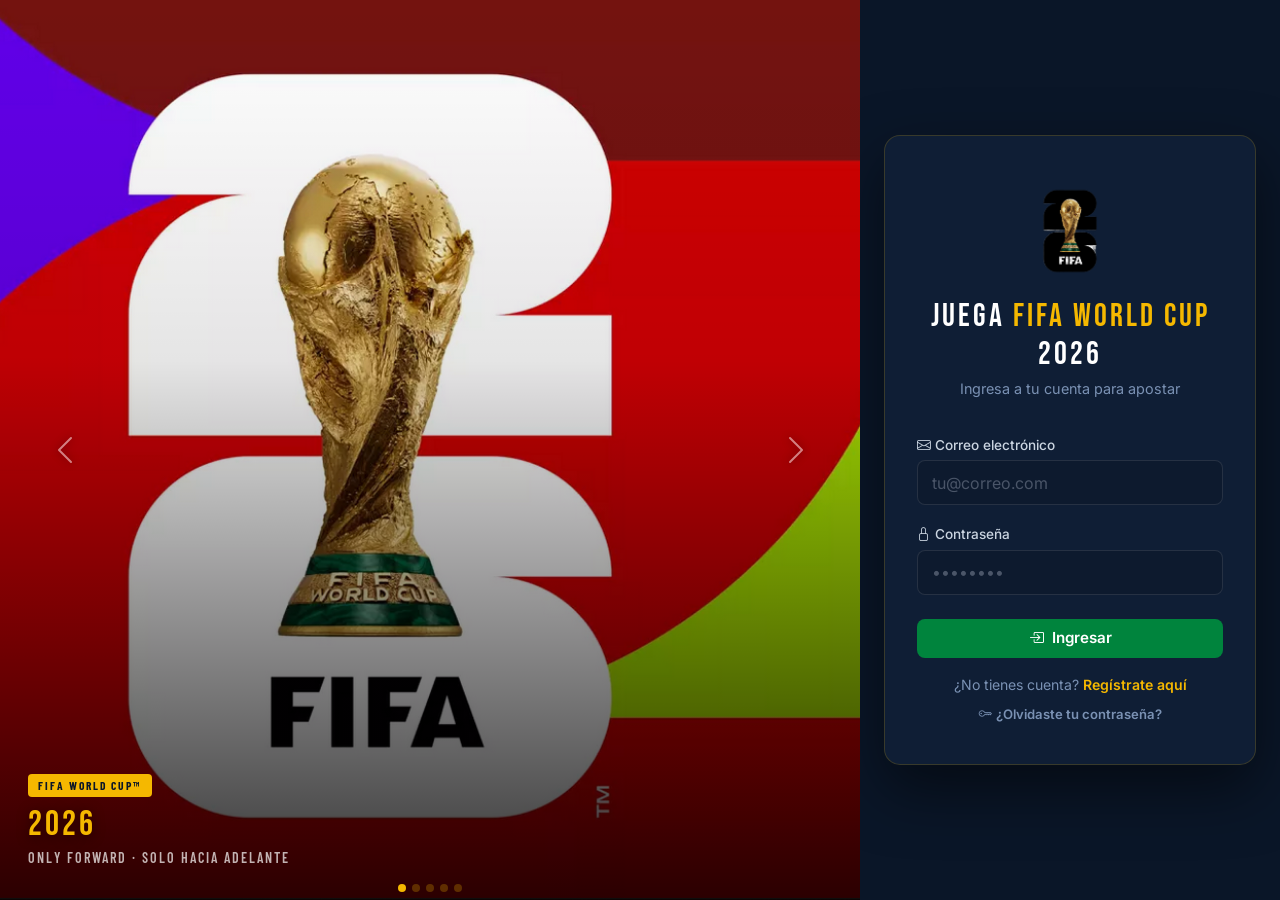
==== commit b4ad3ec4: "Refactor frontend/backend + cargar 72 partidos fase de grupos WC2026 Backend: - Divide api/app.py mo" ====
--- a/frontend/admin.html
+++ b/frontend/admin.html
@@ -3,11 +3,22 @@
 <head>
   <meta charset="UTF-8" />
   <meta name="viewport" content="width=device-width, initial-scale=1.0" />
-  <title>Polla FIFA 2026 — Panel Admin</title>
+  <title>Juega FIFA World Cup 2026 — Panel Admin</title>
   <link rel="stylesheet" href="https://cdn.jsdelivr.net/npm/bootstrap@5.3.3/dist/css/bootstrap.min.css" />
   <link rel="stylesheet" href="https://cdn.jsdelivr.net/npm/bootstrap-icons@1.11.3/font/bootstrap-icons.min.css" />
   <link rel="stylesheet" href="styles.css" />
+  <meta http-equiv="Content-Security-Policy" content="default-src 'self' https: data: blob:; script-src 'self' 'unsafe-inline' https://cdn.jsdelivr.net; style-src 'self' 'unsafe-inline' https://cdn.jsdelivr.net https://fonts.googleapis.com; font-src https://fonts.gstatic.com https://cdn.jsdelivr.net; img-src 'self' data: https:; connect-src 'self' https://polla-api-production.up.railway.app;">
   <style>
+    #accordion-votos .accordion-button,
+    #accordion-votos .accordion-button.collapsed,
+    #accordion-votos .accordion-body,
+    #accordion-votos .accordion-body td,
+    #accordion-votos .accordion-body tr {
+      color: #e8eef7 !important;
+    }
+    #accordion-votos .accordion-button::after { filter: invert(1) brightness(1.5); }
+    #accordion-votos .accordion-item { border: 1px solid rgba(255,255,255,.1) !important; }
+
     .action-btn {
       display: inline-flex;
       align-items: center;
@@ -60,6 +71,7 @@
   <div class="d-flex align-items-center gap-2">
     <button class="nav-hamburger" id="nav-hamburger"><i class="bi bi-list"></i></button>
     <a class="navbar-brand-wc" href="admin.html">
+      <img src="img/fifa2026-logo.png" class="navbar-logo" alt="FIFA 2026" />
       JUEGA <span>FIFA WORLD CUP</span> 2026
       <span class="navbar-hosts"><span class="hflag">🇺🇸</span><span class="hflag">🇨🇦</span><span class="hflag">🇲🇽</span></span>
       <span class="badge-admin ms-2">ADMIN</span>
@@ -154,6 +166,31 @@
           </select>
         </div>
 
+        <hr style="border-color:rgba(255,255,255,.1);margin:1rem 0" />
+
+        <div class="mb-3">
+          <label class="form-label"><i class="bi bi-geo-alt me-1"></i>Estadio (nombre)</label>
+          <input type="text" id="nombre-estadio" class="form-control" placeholder="ej: MetLife Stadium" />
+        </div>
+
+        <div class="mb-4">
+          <label class="form-label"><i class="bi bi-image me-1"></i>Foto del estadio</label>
+          <input type="file" id="file-estadio" class="form-control" accept="image/*" style="display:none" />
+          <div class="d-flex gap-2 align-items-center flex-wrap">
+            <button type="button" class="btn-fifa-outline" id="btn-pick-estadio" style="font-size:.82rem;padding:.4rem .85rem">
+              <i class="bi bi-upload me-1"></i> Subir imagen
+            </button>
+            <input type="text" id="url-estadio" class="form-control" placeholder="O pega una URL de imagen" style="flex:1;min-width:160px" />
+          </div>
+          <div id="preview-estadio-crear" class="mt-2" style="display:none">
+            <img id="img-preview-estadio-crear" src="" alt="Preview"
+              style="width:100%;height:110px;object-fit:cover;border-radius:8px;border:1px solid rgba(245,184,0,.3)" />
+            <button type="button" class="btn-danger-sm mt-1 w-100" id="btn-clear-estadio-crear" style="font-size:.75rem">
+              <i class="bi bi-trash me-1"></i> Quitar imagen
+            </button>
+          </div>
+        </div>
+
         <button class="btn-fifa-green w-100 py-2" id="btn-crear">
           <i class="bi bi-plus-lg me-1"></i> Crear partido
         </button>
@@ -246,6 +283,19 @@
       </button>
     </div>
     <div id="lista-usuarios">
+      <div class="empty-state">
+        <span class="spinner-wc" style="width:2rem;height:2rem;border-width:3px"></span>
+        <h3 style="margin-top:1rem">Cargando...</h3>
+      </div>
+    </div>
+  </div>
+
+  <!-- Votos registrados -->
+  <div class="mt-5">
+    <div class="admin-card-title mb-3">
+      <i class="bi bi-check2-circle" style="color:var(--gold)"></i> Votos registrados
+    </div>
+    <div id="lista-votos">
       <div class="empty-state">
         <span class="spinner-wc" style="width:2rem;height:2rem;border-width:3px"></span>
         <h3 style="margin-top:1rem">Cargando...</h3>
@@ -326,7 +376,32 @@
           </select>
         </div>
 
-        <hr style="border-color:rgba(255,255,255,.1);margin:1.2rem 0" />
+        <hr style="border-color:rgba(255,255,255,.1);margin:1.1rem 0" />
+
+        <div class="mb-3">
+          <label class="form-label"><i class="bi bi-geo-alt me-1"></i>Estadio (nombre)</label>
+          <input type="text" id="edit-nombre-estadio" class="form-control" placeholder="ej: MetLife Stadium" />
+        </div>
+
+        <div class="mb-3">
+          <label class="form-label"><i class="bi bi-image me-1"></i>Foto del estadio</label>
+          <input type="file" id="edit-file-estadio" class="form-control" accept="image/*" style="display:none" />
+          <div class="d-flex gap-2 align-items-center flex-wrap">
+            <button type="button" class="btn-fifa-outline" id="btn-edit-pick-estadio" style="font-size:.82rem;padding:.4rem .85rem">
+              <i class="bi bi-upload me-1"></i> Subir imagen
+            </button>
+            <input type="text" id="edit-url-estadio" class="form-control" placeholder="O pega una URL de imagen" style="flex:1;min-width:160px" />
+          </div>
+          <div id="preview-estadio-editar" class="mt-2" style="display:none">
+            <img id="img-preview-estadio-editar" src="" alt="Preview"
+              style="width:100%;height:110px;object-fit:cover;border-radius:8px;border:1px solid rgba(245,184,0,.3)" />
+            <button type="button" class="btn-danger-sm mt-1 w-100" id="btn-clear-estadio-editar" style="font-size:.75rem">
+              <i class="bi bi-trash me-1"></i> Quitar imagen
+            </button>
+          </div>
+        </div>
+
+        <hr style="border-color:rgba(255,255,255,.1);margin:1.1rem 0" />
 
         <div class="form-check form-switch mb-3">
           <input class="form-check-input" type="checkbox" id="edit-finalizado" role="switch" />
@@ -422,466 +497,75 @@
 <div id="toast-container"></div>
 
 <script src="https://cdn.jsdelivr.net/npm/bootstrap@5.3.3/dist/js/bootstrap.bundle.min.js"></script>
-<script>
-  const API   = "https://polla-api-production.up.railway.app";
-  const TOKEN = localStorage.getItem("token");
-  const ROL   = localStorage.getItem("rol");
-
-  if (!TOKEN || ROL !== "admin") window.location.href = "login.html";
-
-  document.getElementById("btn-logout").addEventListener("click", () => {
-    localStorage.clear();
-    window.location.href = "login.html";
-  });
-
-  // ── Sidebar móvil ──
-  (function() {
-    const hamburger = document.getElementById("nav-hamburger");
-    const drawer    = document.getElementById("sidebar-drawer");
-    const overlay   = document.getElementById("sidebar-overlay");
-    const closeBtn  = document.getElementById("sidebar-close");
-    const logoutBtn = document.getElementById("sidebar-logout");
-    function open()  { drawer.classList.add("open"); overlay.classList.add("open"); document.body.style.overflow = "hidden"; }
-    function close() { drawer.classList.remove("open"); overlay.classList.remove("open"); document.body.style.overflow = ""; }
-    hamburger.addEventListener("click", open);
-    overlay.addEventListener("click", close);
-    closeBtn.addEventListener("click", close);
-    logoutBtn.addEventListener("click", () => { localStorage.clear(); window.location.href = "login.html"; });
-  })();
-
-  function headers() {
-    return { "Content-Type": "application/json", "Authorization": `Bearer ${TOKEN}` };
-  }
-
-  function toast(msg, tipo = "success") {
-    const t = document.createElement("div");
-    t.className = `toast-wc toast-${tipo}`;
-    t.textContent = msg;
-    document.getElementById("toast-container").appendChild(t);
-    setTimeout(() => t.remove(), 3500);
-  }
-
-  function msgOk(id, msg) {
-    const el = document.getElementById(id);
-    el.className = "msg-ok";
-    el.innerHTML = `<i class="bi bi-check-circle me-1"></i>${msg}`;
-  }
-  function msgErr(id, msg) {
-    const el = document.getElementById(id);
-    el.className = "msg-err";
-    el.innerHTML = `<i class="bi bi-x-circle me-1"></i>${msg}`;
-  }
-  function msgClear(id) {
-    const el = document.getElementById(id);
-    el.className = "";
-    el.textContent = "";
-  }
-
-  // ── CARGAR PARTIDOS ───────────────────────────────────────
-  let partidos = [];
-  async function cargarPartidos() {
-    try {
-      const res = await fetch(`${API}/partidos`, { headers: headers() });
-      partidos  = await res.json();
-      llenarSelectPartidos();
-      renderListaPartidos();
-    } catch (_) {}
-  }
-
-  function llenarSelectPartidos() {
-    const sel = document.getElementById("sel-partido");
-    sel.innerHTML = '<option value="">— Selecciona un partido —</option>';
-    partidos.filter(p => !p.finalizado).forEach(p => {
-      const opt = document.createElement("option");
-      opt.value = p.id;
-      opt.textContent = `${p.bandera_local} ${p.equipo_local} vs ${p.bandera_visita} ${p.equipo_visita}`;
-      sel.appendChild(opt);
-    });
-  }
-
-  function renderListaPartidos() {
-    if (!partidos.length) {
-      document.getElementById("lista-partidos").innerHTML =
-        '<div class="empty-state"><span class="empty-icon">📭</span><h3>No hay partidos todavía</h3></div>';
-      return;
-    }
-    const filas = partidos.map(p => `
-      <tr>
-        <td>${p.bandera_local} ${p.equipo_local} <span style="color:var(--text-sub)">vs</span> ${p.bandera_visita} ${p.equipo_visita}</td>
-        <td>
-          <span class="phase-tab active" style="pointer-events:none;padding:.2rem .7rem;font-size:.72rem">${p.fase}</span>
-          ${p.grupo ? `<span style="font-size:.72rem;color:var(--text-sub);margin-left:.3rem">${p.grupo}</span>` : ""}
-        </td>
-        <td style="color:var(--text-sub);font-size:.85rem">${new Date(p.fecha).toLocaleString("es-CL", { timeZone: "America/Santiago" })}</td>
-        <td>${p.finalizado
-          ? `<strong style="color:var(--gold);font-family:'Bebas Neue',sans-serif;font-size:1.2rem;letter-spacing:1px">${p.goles_local} – ${p.goles_visita}</strong>`
-          : '<span style="color:var(--text-sub)"><i class="bi bi-hourglass-split me-1"></i>Pendiente</span>'}</td>
-        <td>
-          <button class="action-btn action-btn-edit me-1" onclick="abrirEditar(${p.id})" title="Editar partido">
-            <i class="bi bi-pencil-fill"></i>
-          </button>
-          <button class="action-btn action-btn-delete" onclick="eliminarPartido(${p.id})" title="Eliminar partido">
-            <i class="bi bi-trash-fill"></i>
-          </button>
-        </td>
-      </tr>`).join("");
-
-    document.getElementById("lista-partidos").innerHTML = `
-      <div class="ranking-card">
-        <div style="overflow-x:auto">
-          <table class="ranking-table">
-            <thead><tr><th>Partido</th><th>Fase</th><th>Fecha</th><th>Resultado</th><th style="text-align:center">Acciones</th></tr></thead>
-            <tbody>${filas}</tbody>
-          </table>
-        </div>
-      </div>`;
-  }
-
-  // Mostrar grupo solo cuando fase = Grupos
-  function syncGrupoVisibility(faseId, wrapId) {
-    const fase = document.getElementById(faseId).value;
-    document.getElementById(wrapId).style.display = fase === "Grupos" ? "" : "none";
-  }
-  document.getElementById("fase-partido").addEventListener("change", () => syncGrupoVisibility("fase-partido", "wrap-grupo-crear"));
-  document.getElementById("edit-fase").addEventListener("change",    () => syncGrupoVisibility("edit-fase",    "wrap-grupo-editar"));
-  syncGrupoVisibility("fase-partido", "wrap-grupo-crear");
-
-  // ── CREAR ─────────────────────────────────────────────────
-  document.getElementById("btn-crear").addEventListener("click", async () => {
-    const eqL  = document.getElementById("eq-local").value.trim();
-    const eqV  = document.getElementById("eq-visita").value.trim();
-    const flL  = document.getElementById("flag-local").value.trim();
-    const flV  = document.getElementById("flag-visita").value.trim();
-    const fech = document.getElementById("fecha-partido").value;
-    const fase = document.getElementById("fase-partido").value;
-    const grupo = fase === "Grupos" ? document.getElementById("grupo-partido").value : "";
-
-    if (!eqL || !eqV || !fech) { msgErr("msg-crear", "Completa los campos obligatorios"); return; }
-
-    try {
-      const res  = await fetch(`${API}/admin/partido`, {
-        method: "POST", headers: headers(),
-        body: JSON.stringify({ equipo_local: eqL, equipo_visita: eqV, bandera_local: flL, bandera_visita: flV, fecha: fech, fase, grupo })
-      });
-      const data = await res.json();
-      if (!res.ok) { msgErr("msg-crear", data.error); return; }
-      msgOk("msg-crear", "Partido creado correctamente");
-      toast("✅ Partido creado");
-      // Limpiar formulario
-      ["eq-local","eq-visita","flag-local","flag-visita","fecha-partido"].forEach(id => {
-        document.getElementById(id).value = "";
-      });
-      cargarPartidos();
-    } catch (_) { msgErr("msg-crear", "Error de conexión"); }
-  });
-
-  // ── EDITAR ────────────────────────────────────────────────
-  let modalEditar;
-  document.addEventListener("DOMContentLoaded", () => {
-    modalEditar = new bootstrap.Modal(document.getElementById("modal-editar"));
-  });
-
-  function abrirEditar(id) {
-    const p = partidos.find(x => x.id === id);
-    if (!p) return;
-    document.getElementById("edit-id").value          = p.id;
-    document.getElementById("edit-eq-local").value    = p.equipo_local;
-    document.getElementById("edit-eq-visita").value   = p.equipo_visita;
-    document.getElementById("edit-flag-local").value  = p.bandera_local  || "";
-    document.getElementById("edit-flag-visita").value = p.bandera_visita || "";
-    document.getElementById("edit-fecha").value       = p.fecha ? p.fecha.slice(0, 16) : "";
-    document.getElementById("edit-fase").value        = p.fase;
-    document.getElementById("edit-grupo").value       = p.grupo || "";
-    // Resultado
-    const finalizado = !!p.finalizado;
-    document.getElementById("edit-finalizado").checked      = finalizado;
-    document.getElementById("edit-goles-local").value       = p.goles_local  ?? 0;
-    document.getElementById("edit-goles-visita").value      = p.goles_visita ?? 0;
-    document.getElementById("wrap-resultado-editar").style.display = finalizado ? "" : "none";
-    syncGrupoVisibility("edit-fase", "wrap-grupo-editar");
-    msgClear("msg-editar");
-    modalEditar.show();
-  }
-
-  document.getElementById("edit-finalizado").addEventListener("change", () => {
-    document.getElementById("wrap-resultado-editar").style.display =
-      document.getElementById("edit-finalizado").checked ? "" : "none";
-  });
-
-  document.getElementById("btn-guardar-editar").addEventListener("click", async () => {
-    const id   = document.getElementById("edit-id").value;
-    const eqL  = document.getElementById("edit-eq-local").value.trim();
-    const eqV  = document.getElementById("edit-eq-visita").value.trim();
-    const flL  = document.getElementById("edit-flag-local").value.trim();
-    const flV  = document.getElementById("edit-flag-visita").value.trim();
-    const fech = document.getElementById("edit-fecha").value;
-    const fase = document.getElementById("edit-fase").value;
-    const grupo = fase === "Grupos" ? document.getElementById("edit-grupo").value : "";
-
-    if (!eqL || !eqV || !fech) { msgErr("msg-editar", "Completa los campos obligatorios"); return; }
-
-    const finalizado  = document.getElementById("edit-finalizado").checked;
-    const golesLocal  = parseInt(document.getElementById("edit-goles-local").value)  || 0;
-    const golesVisita = parseInt(document.getElementById("edit-goles-visita").value) || 0;
-
-    const btn = document.getElementById("btn-guardar-editar");
-    btn.disabled = true;
-    btn.innerHTML = '<span class="spinner-wc"></span> Guardando...';
-    try {
-      const res  = await fetch(`${API}/admin/partido/${id}`, {
-        method: "PUT", headers: headers(),
-        body: JSON.stringify({ equipo_local: eqL, equipo_visita: eqV, bandera_local: flL, bandera_visita: flV, fecha: fech, fase, grupo, finalizado, goles_local: golesLocal, goles_visita: golesVisita })
-      });
-      const data = await res.json();
-      if (!res.ok) {
-        const errMsg = data.error || `Error ${res.status}`;
-        msgErr("msg-editar", errMsg);
-        toast(errMsg, "error");
-        return;
-      }
-      toast("✅ Partido actualizado");
-      modalEditar.hide();
-      cargarPartidos();
-    } catch (e) {
-      const errMsg = "Error de conexión: " + e.message;
-      msgErr("msg-editar", errMsg);
-      toast(errMsg, "error");
-    } finally {
-      btn.disabled = false;
-      btn.innerHTML = '<i class="bi bi-floppy me-1"></i> Guardar cambios';
-    }
-  });
-
-  // ── ELIMINAR ──────────────────────────────────────────────
-  async function eliminarPartido(id) {
-    const p = partidos.find(x => x.id === id);
-    if (!p) return;
-    const ok = confirm(
-      `¿Eliminar "${p.equipo_local} vs ${p.equipo_visita}"?\n` +
-      `Se eliminarán también todas las apuestas asociadas. Esta acción no se puede deshacer.`
-    );
-    if (!ok) return;
-
-    try {
-      const res  = await fetch(`${API}/admin/partido/${id}`, {
-        method: "DELETE", headers: headers()
-      });
-      const data = await res.json();
-      if (!res.ok) { toast(data.error || `Error ${res.status}`, "error"); return; }
-      toast("🗑️ Partido eliminado");
-      cargarPartidos();
-    } catch (e) {
-      toast("Error de conexión: " + e.message, "error");
-    }
-  }
-
-  // ── RESULTADO ─────────────────────────────────────────────
-  document.getElementById("btn-resultado").addEventListener("click", async () => {
-    const idPartido = document.getElementById("sel-partido").value;
-    const gl = parseInt(document.getElementById("res-local").value);
-    const gv = parseInt(document.getElementById("res-visita").value);
-
-    if (!idPartido) { msgErr("msg-resultado", "Selecciona un partido"); return; }
-
-    const confirmar = confirm(`¿Confirmas el resultado ${gl} - ${gv}?\nEsta acción calculará los puntos de todos los usuarios.`);
-    if (!confirmar) return;
-
-    try {
-      const res  = await fetch(`${API}/admin/resultado/${idPartido}`, {
-        method: "PUT", headers: headers(),
-        body: JSON.stringify({ goles_local: gl, goles_visita: gv })
-      });
-      const data = await res.json();
-      if (!res.ok) { msgErr("msg-resultado", data.error); return; }
-      msgOk("msg-resultado", "Resultado ingresado y puntos calculados");
-      toast("✅ Resultado registrado");
-      cargarPartidos();
-    } catch (_) { msgErr("msg-resultado", "Error de conexión"); }
-  });
-
-  // ── CAMPEÓN REAL ──────────────────────────────────────────
-  document.getElementById("btn-campeon-real").addEventListener("click", async () => {
-    const campeon = document.getElementById("campeon-real").value.trim();
-    if (!campeon) { msgErr("msg-campeon", "Ingresa el nombre del campeón"); return; }
-
-    const confirmar = confirm(`¿Confirmas que el campeón es "${campeon}"?\nSe asignarán 5 puntos a quienes lo acertaron.`);
-    if (!confirmar) return;
-
-    try {
-      const res  = await fetch(`${API}/admin/campeon-real`, {
-        method: "PUT", headers: headers(),
-        body: JSON.stringify({ campeon })
-      });
-      const data = await res.json();
-      if (!res.ok) { msgErr("msg-campeon", data.error); return; }
-      msgOk("msg-campeon", data.mensaje);
-      toast("🏆 Campeón registrado");
-    } catch (_) { msgErr("msg-campeon", "Error de conexión"); }
-  });
-
-  cargarPartidos();
-
-  // ── USUARIOS ──────────────────────────────────────────────
-  let modalUsuario;
-  document.addEventListener("DOMContentLoaded", () => {
-    modalUsuario = new bootstrap.Modal(document.getElementById("modal-usuario"));
-  });
-
-  // Show/hide password
-  document.getElementById("btn-toggle-usuario-pw").addEventListener("click", () => {
-    const inp  = document.getElementById("usuario-password");
-    const icon = document.getElementById("icon-toggle-usuario-pw");
-    if (inp.type === "password") { inp.type = "text";     icon.className = "bi bi-eye-slash"; }
-    else                         { inp.type = "password"; icon.className = "bi bi-eye"; }
-  });
-
-  async function cargarUsuarios() {
-    try {
-      const res = await fetch(`${API}/admin/usuarios`, { headers: headers() });
-      const usuarios = await res.json();
-      renderTablaUsuarios(usuarios);
-    } catch (_) {
-      document.getElementById("lista-usuarios").innerHTML =
-        '<div class="empty-state"><span class="empty-icon">⚠️</span><h3>Error al cargar usuarios</h3></div>';
-    }
-  }
-
-  function renderTablaUsuarios(usuarios) {
-    if (!usuarios.length) {
-      document.getElementById("lista-usuarios").innerHTML =
-        '<div class="empty-state"><span class="empty-icon">👤</span><h3>No hay usuarios registrados</h3></div>';
-      return;
-    }
-
-    const ME = parseInt(localStorage.getItem("id") || "0");
-
-    const filas = usuarios.map(u => {
-      const avatarHtml = u.foto_perfil
-        ? `<img src="${u.foto_perfil}" alt="${u.nombre}"
-               style="width:38px;height:38px;border-radius:50%;object-fit:cover;border:2px solid var(--gold)" />`
-        : `<span style="width:38px;height:38px;border-radius:50%;background:rgba(245,184,0,.15);border:2px solid rgba(245,184,0,.3);
-               display:inline-flex;align-items:center;justify-content:center;color:var(--gold);font-size:1.1rem">
-             <i class="bi bi-person-fill"></i></span>`;
-      const rolBadge = u.rol === "admin"
-        ? `<span style="background:rgba(245,184,0,.18);color:var(--gold);border:1px solid rgba(245,184,0,.35);
-               border-radius:4px;padding:.15rem .55rem;font-size:.72rem;font-family:'Bebas Neue',sans-serif;letter-spacing:.5px">ADMIN</span>`
-        : `<span style="background:rgba(255,255,255,.07);color:var(--text-sub);border:1px solid rgba(255,255,255,.15);
-               border-radius:4px;padding:.15rem .55rem;font-size:.72rem">usuario</span>`;
-      const esSelf = u.id === ME ? `<span style="font-size:.7rem;color:var(--text-sub);margin-left:.4rem">(tú)</span>` : "";
-      return `
-        <tr>
-          <td style="width:48px">${avatarHtml}</td>
-          <td>${u.nombre}${esSelf}</td>
-          <td style="color:var(--text-sub);font-size:.85rem">${u.email}</td>
-          <td>${rolBadge}</td>
-          <td>
-            <button class="action-btn action-btn-edit me-1" onclick="abrirEditarUsuario(${u.id})" title="Editar usuario">
-              <i class="bi bi-pencil-fill"></i>
-            </button>
-            <button class="action-btn action-btn-delete" onclick="eliminarUsuario(${u.id}, '${u.nombre.replace(/'/g, "\\'")}')" title="Eliminar usuario"
-              ${u.id === ME ? "disabled style='opacity:.4;cursor:not-allowed'" : ""}>
-              <i class="bi bi-trash-fill"></i>
-            </button>
-          </td>
-        </tr>`;
-    }).join("");
-
-    document.getElementById("lista-usuarios").innerHTML = `
-      <div class="ranking-card">
-        <div style="overflow-x:auto">
-          <table class="ranking-table">
-            <thead><tr><th></th><th>Nombre</th><th>Email</th><th>Rol</th><th style="text-align:center">Acciones</th></tr></thead>
-            <tbody>${filas}</tbody>
-          </table>
-        </div>
-      </div>`;
-  }
-
-  // Abrir modal para crear
-  document.getElementById("btn-nuevo-usuario").addEventListener("click", () => {
-    document.getElementById("usuario-edit-id").value = "";
-    document.getElementById("usuario-nombre").value  = "";
-    document.getElementById("usuario-email").value   = "";
-    document.getElementById("usuario-rol").value     = "usuario";
-    document.getElementById("usuario-password").value = "";
-    document.getElementById("modal-usuario-titulo-texto").textContent = "Nuevo usuario";
-    document.getElementById("usuario-pw-label").textContent = "Contraseña";
-    document.getElementById("usuario-pw-hint").style.display = "none";
-    document.getElementById("usuario-password").placeholder = "Mín. 8 caracteres";
-    msgClear("msg-usuario");
-    modalUsuario.show();
-  });
-
-  // Abrir modal para editar
-  let usuariosCache = [];
-  async function abrirEditarUsuario(id) {
-    // Obtener datos frescos
-    const res = await fetch(`${API}/admin/usuarios`, { headers: headers() });
-    usuariosCache = await res.json();
-    const u = usuariosCache.find(x => x.id === id);
-    if (!u) return;
-    document.getElementById("usuario-edit-id").value = u.id;
-    document.getElementById("usuario-nombre").value  = u.nombre;
-    document.getElementById("usuario-email").value   = u.email;
-    document.getElementById("usuario-rol").value     = u.rol;
-    document.getElementById("usuario-password").value = "";
-    document.getElementById("modal-usuario-titulo-texto").textContent = "Editar usuario";
-    document.getElementById("usuario-pw-label").textContent = "Nueva contraseña (opcional)";
-    document.getElementById("usuario-pw-hint").style.display = "";
-    document.getElementById("usuario-password").placeholder = "Dejar en blanco para no cambiar";
-    msgClear("msg-usuario");
-    modalUsuario.show();
-  }
-
-  // Guardar (crear o editar)
-  document.getElementById("btn-guardar-usuario").addEventListener("click", async () => {
-    const id       = document.getElementById("usuario-edit-id").value;
-    const nombre   = document.getElementById("usuario-nombre").value.trim();
-    const email    = document.getElementById("usuario-email").value.trim();
-    const rol      = document.getElementById("usuario-rol").value;
-    const password = document.getElementById("usuario-password").value;
-    const esNuevo  = !id;
-
-    if (!nombre || !email) { msgErr("msg-usuario", "Nombre y email son obligatorios"); return; }
-    if (esNuevo && !password) { msgErr("msg-usuario", "La contraseña es obligatoria"); return; }
-
-    const body = { nombre, email, rol };
-    if (password) body.password = password;
-
-    const btn = document.getElementById("btn-guardar-usuario");
-    btn.disabled = true;
-    btn.innerHTML = '<span class="spinner-wc"></span> Guardando...';
-    try {
-      const res = await fetch(
-        esNuevo ? `${API}/admin/usuario` : `${API}/admin/usuario/${id}`,
-        { method: esNuevo ? "POST" : "PUT", headers: headers(), body: JSON.stringify(body) }
-      );
-      const data = await res.json();
-      if (!res.ok) { msgErr("msg-usuario", data.error); return; }
-      toast(esNuevo ? "✅ Usuario creado" : "✅ Usuario actualizado");
-      modalUsuario.hide();
-      cargarUsuarios();
-    } catch (_) { msgErr("msg-usuario", "Error de conexión"); }
-    finally {
-      btn.disabled = false;
-      btn.innerHTML = '<i class="bi bi-floppy me-1"></i> Guardar';
-    }
-  });
-
-  // Eliminar usuario
-  async function eliminarUsuario(id, nombre) {
-    const ok = confirm(`¿Eliminar al usuario "${nombre}"?\nSe eliminarán también todas sus apuestas. Esta acción no se puede deshacer.`);
-    if (!ok) return;
-    try {
-      const res  = await fetch(`${API}/admin/usuario/${id}`, { method: "DELETE", headers: headers() });
-      const data = await res.json();
-      if (!res.ok) { toast(data.error || `Error ${res.status}`, "error"); return; }
-      toast("🗑️ Usuario eliminado");
-      cargarUsuarios();
-    } catch (_) { toast("Error de conexión", "error"); }
-  }
-
-  cargarUsuarios();
-</script>
+<script src="security.js"></script>
+<script src="js/config.js"></script>
+<script src="js/shared.js"></script>
+<script src="js/admin.js"></script>
+
+<footer class="site-footer">
+  <div class="footer-inner">
+
+    <div class="footer-brand-col">
+      <div class="d-flex align-items-center gap-2 mb-2">
+        <img src="img/fifa2026-logo.png" class="footer-logo" alt="FIFA 2026" />
+        <div class="footer-brand-name">JUEGA <span>FIFA WORLD CUP</span> 2026</div>
+      </div>
+      <p class="footer-tagline">Predice los marcadores de cada partido, apuesta al campeón y demuestra que eres el mayor experto futbolero de tu grupo.</p>
+      <div class="footer-host-row">
+        <span title="Estados Unidos">🇺🇸</span>
+        <span title="Canadá">🇨🇦</span>
+        <span title="México">🇲🇽</span>
+        <span class="footer-host-date">11 Jun – 19 Jul 2026</span>
+      </div>
+    </div>
+
+    <div>
+      <h4 class="footer-heading">El Torneo</h4>
+      <ul class="footer-info-list">
+        <li><i class="bi bi-calendar3-event"></i> 11 junio – 19 julio 2026</li>
+        <li><i class="bi bi-flag-fill"></i> 48 selecciones nacionales</li>
+        <li><i class="bi bi-dribbble"></i> 104 partidos en total</li>
+        <li><i class="bi bi-geo-alt-fill"></i> 16 sedes · 3 países anfitriones</li>
+        <li><i class="bi bi-trophy-fill"></i> Final: 19 jul · MetLife Stadium NJ</li>
+        <li><i class="bi bi-people-fill"></i> ~5,5 millones de espectadores</li>
+      </ul>
+    </div>
+
+    <div>
+      <h4 class="footer-heading">Juega FIFA 2026</h4>
+      <ul class="footer-links-list">
+        <li><a href="index.html"><i class="bi bi-controller"></i> Mis Apuestas</a></li>
+        <li><a href="ranking.html"><i class="bi bi-trophy"></i> Tabla de posiciones</a></li>
+        <li><a href="perfil.html"><i class="bi bi-person-circle"></i> Mi Perfil</a></li>
+      </ul>
+    </div>
+
+    <div>
+      <h4 class="footer-heading">Links Oficiales</h4>
+      <ul class="footer-links-list">
+        <li><a href="https://www.fifa.com" target="_blank" rel="noopener"><i class="bi bi-globe2"></i> FIFA.com</a></li>
+        <li><a href="https://www.fifa.com/en/tournaments/mens/worldcup/canadamexicousa2026" target="_blank" rel="noopener"><i class="bi bi-soccer-ball"></i> Copa Mundial 2026</a></li>
+        <li><a href="https://www.conmebol.com" target="_blank" rel="noopener"><i class="bi bi-shield-fill"></i> CONMEBOL</a></li>
+        <li><a href="https://www.uefa.com" target="_blank" rel="noopener"><i class="bi bi-shield-fill"></i> UEFA</a></li>
+        <li><a href="https://www.fifatickets.com" target="_blank" rel="noopener"><i class="bi bi-ticket-perforated"></i> Entradas FIFA</a></li>
+      </ul>
+      <div class="footer-social-row">
+        <a href="https://twitter.com/FIFAWorldCup" target="_blank" rel="noopener" class="footer-social-btn" title="Twitter / X"><i class="bi bi-twitter-x"></i></a>
+        <a href="https://www.instagram.com/fifaworldcup/" target="_blank" rel="noopener" class="footer-social-btn" title="Instagram"><i class="bi bi-instagram"></i></a>
+        <a href="https://www.youtube.com/FIFA" target="_blank" rel="noopener" class="footer-social-btn" title="YouTube"><i class="bi bi-youtube"></i></a>
+        <a href="https://www.facebook.com/fifaworldcup" target="_blank" rel="noopener" class="footer-social-btn" title="Facebook"><i class="bi bi-facebook"></i></a>
+        <a href="https://www.tiktok.com/@fifaworldcup" target="_blank" rel="noopener" class="footer-social-btn" title="TikTok"><i class="bi bi-tiktok"></i></a>
+      </div>
+    </div>
+
+  </div>
+  <div class="footer-bottom">
+    <div class="footer-bottom-inner">
+      <span class="footer-copy">© 2026 Juega FIFA World Cup 2026 — Proyecto independiente no afiliado a FIFA.</span>
+      <span class="footer-disclaimer">FIFA™, FIFA World Cup™ y el trofeo de la Copa Mundial son marcas registradas de la Fédération Internationale de Football Association.</span>
+    </div>
+  </div>
+</footer>
+
 </body>
 </html>
--- a/frontend/styles.css
+++ b/frontend/styles.css
@@ -31,6 +31,9 @@
   background: linear-gradient(135deg, #060e1c 0%, #0a1e3d 100%);
   border-bottom: 2px solid var(--gold);
   padding: .75rem 1.5rem;
+  position: sticky;
+  top: 0;
+  z-index: 900;
 }
 .navbar-brand-wc {
   font-family: 'Bebas Neue', sans-serif;
@@ -40,6 +43,15 @@
   text-decoration: none;
   white-space: nowrap;
   line-height: 1.15;
+  display: inline-flex;
+  align-items: center;
+  gap: .4rem;
+}
+.navbar-logo {
+  height: clamp(40px, 7vw, 62px);
+  width: auto;
+  object-fit: contain;
+  flex-shrink: 0;
 }
 .navbar-brand-wc span { color: var(--gold); }
 .badge-admin {
@@ -85,7 +97,7 @@
   box-shadow: 0 24px 60px rgba(0,0,0,.5);
 }
 .auth-logo { text-align: center; margin-bottom: 2rem; }
-.auth-logo .trophy { font-size: 3rem; display: block; margin-bottom: .5rem; }
+.auth-logo .trophy { display: block; margin: 0 auto .75rem; height: 110px; width: auto; object-fit: contain; }
 .auth-logo h1 {
   font-family: 'Bebas Neue', sans-serif;
   font-size: 2rem;
@@ -217,7 +229,7 @@
   gap: 1.25rem;
   flex-wrap: wrap;
 }
-.campeon-trophy { font-size: 2.8rem; flex-shrink: 0; }
+.campeon-trophy { width: 120px; height: 120px; object-fit: contain; flex-shrink: 0; }
 .campeon-info { flex: 1; min-width: 160px; }
 .campeon-info h3 {
   font-family: 'Barlow Condensed', sans-serif;
@@ -231,6 +243,30 @@
 .campeon-info p { color: var(--text-sub); font-size: .88rem; margin: 0; }
 .campeon-controls { display: flex; gap: .75rem; align-items: center; flex-wrap: wrap; }
 .campeon-controls .form-select { min-width: 190px; }
+
+/* ── Stats bar ── */
+.stats-bar-wrap {
+  background: rgba(255,255,255,.04);
+  border: 1px solid rgba(255,255,255,.08);
+  border-radius: 12px;
+  padding: .8rem 1.2rem;
+  margin-bottom: 1.5rem;
+  display: flex;
+  align-items: center;
+  gap: 1.25rem;
+  flex-wrap: wrap;
+}
+.stats-bar-item { display: flex; flex-direction: column; align-items: center; min-width: 54px; }
+.stats-bar-num { font-family: 'Bebas Neue', sans-serif; font-size: 1.7rem; line-height: 1; color: #fff; }
+.stats-bar-num.gold  { color: var(--gold); }
+.stats-bar-num.green { color: #4ade80; }
+.stats-bar-num.amber { color: #fb923c; }
+.stats-bar-label { font-size: .6rem; text-transform: uppercase; letter-spacing: 1.5px; color: var(--text-sub); font-family: 'Barlow Condensed', sans-serif; font-weight: 700; margin-top: .1rem; white-space: nowrap; }
+.stats-bar-divider { width: 1px; height: 38px; background: rgba(255,255,255,.09); flex-shrink: 0; }
+.stats-bar-progress-wrap { margin-left: auto; display: flex; flex-direction: column; align-items: flex-end; gap: .35rem; min-width: 130px; }
+.stats-bar-progress-label { font-size: .65rem; color: var(--text-sub); }
+.stats-progress { height: 6px; background: rgba(255,255,255,.08); border-radius: 10px; width: 100%; overflow: hidden; }
+.stats-progress-bar { height: 100%; border-radius: 10px; transition: width .6s ease; }
 
 /* ── Phase tabs ── */
 .phase-tabs { display: flex; gap: .5rem; flex-wrap: wrap; margin-bottom: 1.5rem; }
@@ -250,6 +286,73 @@
 }
 .phase-tab:hover  { border-color: var(--gold); color: var(--gold); }
 .phase-tab.active { background: var(--gold); border-color: var(--gold); color: var(--navy); }
+.tab-badge {
+  display: inline-flex; align-items: center; justify-content: center;
+  background: rgba(232,25,44,.7); color: #fff;
+  font-family: 'Inter', sans-serif; font-size: .6rem; font-weight: 700;
+  border-radius: 20px; padding: 0 .38rem; min-width: 16px; height: 16px;
+  margin-left: .3rem; vertical-align: middle; line-height: 1;
+}
+.phase-tab.active .tab-badge { background: rgba(0,0,0,.25); }
+.filter-tab {
+  border-style: dashed !important;
+  color: #94a3b8 !important;
+}
+.filter-tab.active { background: rgba(99,179,237,.12) !important; border-color: #63b3ed !important; color: #63b3ed !important; border-style: solid !important; }
+
+/* Scroll to top */
+.scroll-top-btn {
+  position: fixed;
+  bottom: 1.5rem; right: 1.5rem;
+  width: 42px; height: 42px;
+  background: var(--gold); border: none; border-radius: 50%;
+  color: var(--navy); font-size: 1.1rem; cursor: pointer;
+  display: flex; align-items: center; justify-content: center;
+  box-shadow: 0 4px 16px rgba(245,184,0,.4);
+  opacity: 0; transform: translateY(10px); pointer-events: none;
+  transition: opacity .25s, transform .25s; z-index: 500;
+}
+.scroll-top-btn.visible { opacity: 1; transform: translateY(0); pointer-events: all; }
+.scroll-top-btn:hover { background: var(--gold-dark); transform: translateY(-2px) !important; }
+
+/* Skeleton placeholder dark theme */
+.placeholder { background-color: rgba(255,255,255,.1) !important; }
+
+/* ── Match stadium photo ── */
+.match-stadium {
+  height: 130px;
+  position: relative;
+  overflow: hidden;
+  margin: -1.25rem -1.25rem .85rem;
+  border-radius: 13px 13px 0 0;
+  flex-shrink: 0;
+}
+.match-stadium img {
+  width: 100%; height: 100%;
+  object-fit: cover;
+  object-position: center;
+  display: block;
+  transition: transform .4s ease;
+}
+.match-card:hover .match-stadium img { transform: scale(1.04); }
+.match-stadium-overlay {
+  position: absolute;
+  inset: 0;
+  background: linear-gradient(to top, rgba(6,14,28,.92) 0%, rgba(6,14,28,.3) 55%, transparent 100%);
+  display: flex;
+  flex-direction: column;
+  justify-content: flex-end;
+  padding: .6rem .85rem;
+  gap: .2rem;
+}
+.match-stadium-name {
+  font-family: 'Barlow Condensed', sans-serif;
+  font-size: .7rem;
+  font-weight: 600;
+  letter-spacing: 1.5px;
+  text-transform: uppercase;
+  color: rgba(255,255,255,.6);
+}
 
 /* ── Match grid ── */
 .matches-grid {
@@ -267,6 +370,8 @@
   transition: transform .2s, box-shadow .2s;
   position: relative;
   overflow: hidden;
+  display: flex;
+  flex-direction: column;
 }
 .match-card:hover { transform: translateY(-2px); box-shadow: 0 8px 30px rgba(0,0,0,.35); }
 .match-card.finalizado { border-color: rgba(245,184,0,.45); }
@@ -438,6 +543,509 @@
   padding: .75rem 1rem; border-top: 1px solid rgba(255,255,255,.05);
 }
 
+/* ── Professional upgrades ── */
+
+/* Page header gold accent underline */
+.page-header { position: relative; }
+.page-header::after {
+  content: '';
+  display: block;
+  width: 56px; height: 3px;
+  background: linear-gradient(90deg, var(--gold), transparent);
+  border-radius: 2px;
+  margin-top: .5rem;
+}
+
+/* Betting section wrapper */
+.bet-section {
+  background: rgba(0,0,0,.22);
+  border: 1px solid rgba(255,255,255,.07);
+  border-radius: 10px;
+  padding: .85rem .85rem .7rem;
+  margin-top: auto;
+  padding-top: .85rem;
+}
+
+/* Attempt dots */
+.attempt-dots { display: flex; gap: .35rem; justify-content: center; align-items: center; margin-bottom: .6rem; }
+.adot {
+  width: 9px; height: 9px;
+  border-radius: 50%;
+  background: rgba(255,255,255,.1);
+  border: 1px solid rgba(255,255,255,.18);
+  transition: all .2s;
+}
+.adot.used {
+  background: var(--gold);
+  border-color: var(--gold);
+  box-shadow: 0 0 6px rgba(245,184,0,.55);
+}
+
+/* Points corner badge */
+.pts-badge-corner {
+  position: absolute;
+  top: .65rem; right: .65rem;
+  font-family: 'Bebas Neue', sans-serif;
+  letter-spacing: 1px;
+  padding: .18rem .65rem;
+  border-radius: 20px;
+  font-size: .82rem;
+  z-index: 2;
+}
+
+/* VS pill */
+.vs-pill {
+  display: inline-block;
+  background: rgba(255,255,255,.07);
+  border: 1px solid rgba(255,255,255,.11);
+  border-radius: 8px;
+  padding: .25rem .65rem;
+  min-width: 52px;
+  text-align: center;
+}
+
+/* Result score with glow */
+.result-score {
+  background: rgba(245,184,0,.09);
+  border: 1px solid rgba(245,184,0,.2);
+  border-radius: 8px;
+  padding: .2rem .6rem;
+  min-width: 56px;
+  text-align: center;
+  box-shadow: 0 0 14px rgba(245,184,0,.15);
+}
+
+/* Group chip (no stadium) */
+.match-group-chip {
+  display: inline-flex;
+  align-items: center;
+  gap: .35rem;
+  background: rgba(245,184,0,.1);
+  border: 1px solid rgba(245,184,0,.22);
+  border-radius: 6px;
+  padding: .22rem .7rem;
+  font-family: 'Barlow Condensed', sans-serif;
+  font-size: .72rem;
+  font-weight: 700;
+  text-transform: uppercase;
+  letter-spacing: 1px;
+  color: var(--gold);
+  margin-bottom: .7rem;
+}
+
+/* Match card status border accents */
+.match-card.apostado       { border-color: rgba(0,132,61,.35); }
+.match-card.apostado::after { background: var(--green); }
+.match-card.finalizado     { border-color: rgba(245,184,0,.45); }
+
+/* Ranking podium rows */
+tr.podium-1 { background: rgba(245,184,0,.09) !important; }
+tr.podium-2 { background: rgba(148,163,184,.06) !important; }
+tr.podium-3 { background: rgba(180,83,9,.07) !important; }
+
+/* Ranking avatar */
+.rank-avatar { width: 38px; height: 38px; border-radius: 50%; object-fit: cover; border: 2px solid rgba(255,255,255,.12); flex-shrink: 0; }
+.rank-avatar-default {
+  width: 38px; height: 38px; border-radius: 50%;
+  background: rgba(245,184,0,.1);
+  border: 2px solid rgba(255,255,255,.12);
+  display: inline-flex; align-items: center; justify-content: center;
+  color: var(--gold); flex-shrink: 0;
+}
+.top-ring-1 { border-color: var(--gold) !important; box-shadow: 0 0 0 2px rgba(245,184,0,.25); }
+.top-ring-2 { border-color: #94a3b8 !important; box-shadow: 0 0 0 2px rgba(148,163,184,.2); }
+.top-ring-3 { border-color: #d97706 !important; box-shadow: 0 0 0 2px rgba(217,119,6,.25); }
+
+/* Points total pill */
+.pts-total {
+  font-family: 'Bebas Neue', sans-serif;
+  font-size: 1.55rem; color: var(--gold); letter-spacing: 1px;
+  background: rgba(245,184,0,.1);
+  border-radius: 8px;
+  padding: .05rem .55rem;
+  display: inline-block;
+  white-space: nowrap;
+}
+
+/* Rank nombre wrap */
+.rank-nombre-wrap { display: flex; align-items: center; gap: .6rem; }
+
+/* ── Site Footer ── */
+.site-footer {
+  background: linear-gradient(135deg, #060e1c 0%, #0a1628 100%);
+  border-top: 2px solid rgba(245,184,0,.18);
+  margin-top: 4rem;
+}
+.footer-inner {
+  max-width: 1100px;
+  margin: 0 auto;
+  padding: 2.5rem 1.5rem 2rem;
+  display: grid;
+  grid-template-columns: 2fr 1.1fr 1fr 1.1fr;
+  gap: 2.5rem;
+}
+.footer-logo {
+  height: 44px; width: auto;
+  object-fit: contain;
+  flex-shrink: 0;
+}
+.footer-brand-name {
+  font-family: 'Bebas Neue', sans-serif;
+  font-size: 1.05rem;
+  letter-spacing: 1.5px;
+  color: #fff;
+  line-height: 1.2;
+}
+.footer-brand-name span { color: var(--gold); }
+.footer-tagline {
+  color: var(--text-sub);
+  font-size: .82rem;
+  line-height: 1.55;
+  margin: .75rem 0 .9rem;
+}
+.footer-host-row {
+  display: flex;
+  align-items: center;
+  gap: .45rem;
+  font-size: 1.15rem;
+  flex-wrap: wrap;
+}
+.footer-host-date {
+  font-family: 'Barlow Condensed', sans-serif;
+  font-size: .72rem;
+  font-weight: 700;
+  letter-spacing: 1.5px;
+  color: var(--gold);
+  text-transform: uppercase;
+  background: rgba(245,184,0,.1);
+  border: 1px solid rgba(245,184,0,.2);
+  border-radius: 4px;
+  padding: .1rem .45rem;
+  margin-left: .2rem;
+}
+.footer-heading {
+  font-family: 'Barlow Condensed', sans-serif;
+  font-size: .72rem;
+  font-weight: 700;
+  text-transform: uppercase;
+  letter-spacing: 2.5px;
+  color: var(--gold);
+  margin: 0 0 .9rem;
+  padding-bottom: .45rem;
+  border-bottom: 1px solid rgba(245,184,0,.15);
+}
+.footer-info-list {
+  list-style: none; padding: 0; margin: 0;
+  display: flex; flex-direction: column; gap: .4rem;
+}
+.footer-info-list li {
+  display: flex;
+  align-items: center;
+  gap: .55rem;
+  color: #94a3b8;
+  font-size: .8rem;
+  line-height: 1.3;
+}
+.footer-info-list li i { color: var(--gold); font-size: .8rem; flex-shrink: 0; }
+.footer-links-list {
+  list-style: none; padding: 0; margin: 0;
+  display: flex; flex-direction: column; gap: .1rem;
+}
+.footer-links-list a {
+  color: #94a3b8;
+  text-decoration: none;
+  font-size: .84rem;
+  display: flex;
+  align-items: center;
+  gap: .55rem;
+  padding: .3rem 0;
+  border-radius: 6px;
+  transition: color .18s;
+}
+.footer-links-list a:hover { color: var(--gold); }
+.footer-links-list a i { font-size: .82rem; width: 1rem; text-align: center; flex-shrink: 0; }
+.footer-social-row {
+  display: flex; gap: .45rem; margin-top: 1.1rem; flex-wrap: wrap;
+}
+.footer-social-btn {
+  display: inline-flex;
+  align-items: center; justify-content: center;
+  width: 34px; height: 34px;
+  border-radius: 8px;
+  background: rgba(255,255,255,.06);
+  border: 1px solid rgba(255,255,255,.1);
+  color: #94a3b8;
+  font-size: 1rem;
+  text-decoration: none;
+  transition: all .2s;
+  flex-shrink: 0;
+}
+.footer-social-btn:hover {
+  background: var(--gold); border-color: var(--gold); color: var(--navy);
+  transform: translateY(-2px);
+}
+.footer-bottom {
+  border-top: 1px solid rgba(255,255,255,.06);
+  padding: 1rem 1.5rem;
+}
+.footer-bottom-inner {
+  max-width: 1100px; margin: 0 auto;
+  display: flex; flex-wrap: wrap; gap: .5rem;
+  justify-content: space-between; align-items: center;
+}
+.footer-copy { font-size: .72rem; color: rgba(255,255,255,.3); }
+.footer-disclaimer {
+  font-size: .68rem; color: rgba(255,255,255,.18);
+  text-align: right; max-width: 460px;
+}
+
+@media (max-width: 960px) {
+  .footer-inner { grid-template-columns: 1fr 1fr; gap: 2rem; }
+  .footer-brand-col { grid-column: 1 / -1; }
+}
+@media (max-width: 575px) {
+  .footer-inner { grid-template-columns: 1fr; gap: 1.5rem; padding: 2rem 1rem 1.5rem; }
+  .footer-bottom-inner { flex-direction: column; align-items: flex-start; gap: .3rem; }
+  .footer-disclaimer { text-align: left; max-width: 100%; }
+}
+
+/* ── Match detail modal ── */
+.match-modal-content {
+  background: var(--card-bg);
+  border: 1px solid rgba(245,184,0,.2);
+  border-radius: 18px;
+  overflow: hidden;
+  color: #e2e8f0;
+}
+.match-modal-hero {
+  height: 220px;
+  background: linear-gradient(135deg, #060e1c 0%, #0a1e3d 100%);
+  background-size: cover;
+  background-position: center;
+  position: relative;
+  flex-shrink: 0;
+}
+.match-modal-hero-overlay {
+  position: absolute; inset: 0;
+  background: linear-gradient(to top, rgba(6,14,28,.96) 0%, rgba(6,14,28,.25) 55%, rgba(0,0,0,.3) 100%);
+  display: flex; flex-direction: column;
+  justify-content: space-between;
+  padding: .9rem 1rem .85rem;
+}
+.match-modal-close {
+  align-self: flex-end;
+  background: rgba(0,0,0,.5);
+  border: 1px solid rgba(255,255,255,.18);
+  color: #fff;
+  border-radius: 50%;
+  width: 36px; height: 36px;
+  display: flex; align-items: center; justify-content: center;
+  font-size: .95rem; cursor: pointer; transition: background .2s;
+}
+.match-modal-close:hover { background: rgba(232,25,44,.75); border-color: var(--red); }
+.match-modal-hero-bottom { display: flex; flex-direction: column; gap: .3rem; }
+.match-modal-phase-chip {
+  display: inline-flex; align-items: center;
+  background: rgba(245,184,0,.2); border: 1px solid rgba(245,184,0,.45);
+  border-radius: 5px; padding: .15rem .65rem;
+  font-family: 'Barlow Condensed', sans-serif;
+  font-size: .68rem; font-weight: 700; letter-spacing: 2px;
+  color: var(--gold); text-transform: uppercase; width: fit-content;
+}
+.match-modal-venue {
+  font-family: 'Barlow Condensed', sans-serif;
+  font-size: .88rem; font-weight: 600; letter-spacing: 1.5px;
+  text-transform: uppercase; color: rgba(255,255,255,.8);
+}
+.match-modal-teams-row {
+  display: grid; grid-template-columns: 1fr auto 1fr;
+  gap: 1rem; align-items: center;
+  padding: 1.75rem 1.5rem 1.2rem;
+}
+.modal-team-block { text-align: center; display: flex; flex-direction: column; align-items: center; gap: .55rem; }
+.modal-team-flag { font-size: 3.8rem; line-height: 1; display: block; }
+.modal-team-name {
+  font-family: 'Barlow Condensed', sans-serif;
+  font-weight: 700; font-size: 1.05rem; letter-spacing: 1px;
+  text-transform: uppercase; color: #e2e8f0; line-height: 1.2;
+}
+.modal-center-block { text-align: center; display: flex; flex-direction: column; align-items: center; gap: .45rem; min-width: 110px; }
+.modal-final-score {
+  font-family: 'Bebas Neue', sans-serif;
+  font-size: 3rem; color: var(--gold); letter-spacing: 4px; line-height: 1;
+  background: rgba(245,184,0,.09); border: 1px solid rgba(245,184,0,.22);
+  border-radius: 10px; padding: .15rem .9rem;
+  box-shadow: 0 0 22px rgba(245,184,0,.15);
+}
+.modal-final-label {
+  font-family: 'Barlow Condensed', sans-serif; font-size: .62rem;
+  letter-spacing: 2px; text-transform: uppercase; color: var(--gold); font-weight: 700;
+}
+.modal-vs-big {
+  font-family: 'Bebas Neue', sans-serif;
+  font-size: 2.1rem; color: var(--text-sub); letter-spacing: 3px;
+  background: rgba(255,255,255,.07); border: 1px solid rgba(255,255,255,.11);
+  border-radius: 8px; padding: .25rem .9rem;
+}
+.modal-match-date { color: var(--text-sub); font-size: .78rem; }
+.modal-countdown {
+  display: flex; align-items: center; gap: .4rem;
+  flex-wrap: wrap; justify-content: center; margin-top: .1rem;
+}
+.countdown-label {
+  font-size: .65rem; color: var(--text-sub);
+  font-family: 'Barlow Condensed', sans-serif;
+  letter-spacing: 1px; text-transform: uppercase; margin-right: .1rem;
+}
+.countdown-unit {
+  font-family: 'Bebas Neue', sans-serif; font-size: 1.55rem; color: #fff; line-height: 1;
+  background: rgba(245,184,0,.1); border: 1px solid rgba(245,184,0,.2);
+  border-radius: 6px; padding: .08rem .45rem; min-width: 42px; text-align: center;
+}
+.countdown-unit small { font-size: .55rem; color: var(--gold); font-family: 'Inter', sans-serif; display: block; line-height: 1; margin-top: 1px; }
+.modal-finished-tag {
+  display: inline-flex; align-items: center; gap: .4rem;
+  background: rgba(0,132,61,.12); border: 1px solid rgba(0,132,61,.3);
+  border-radius: 20px; padding: .22rem .85rem;
+  font-family: 'Barlow Condensed', sans-serif; font-size: .72rem;
+  font-weight: 700; letter-spacing: 1px; text-transform: uppercase; color: #4ade80;
+}
+.modal-live-tag {
+  display: inline-flex; align-items: center; gap: .4rem;
+  background: rgba(232,25,44,.12); border: 1px solid rgba(232,25,44,.35);
+  border-radius: 20px; padding: .22rem .85rem;
+  font-family: 'Barlow Condensed', sans-serif; font-size: .72rem;
+  font-weight: 700; letter-spacing: 1px; text-transform: uppercase; color: #f87171;
+}
+.match-modal-bet-section {
+  border-top: 1px solid rgba(255,255,255,.07);
+  padding: 1rem 1.5rem 1.3rem;
+  background: rgba(0,0,0,.18);
+}
+.modal-bet-inner {
+  display: flex; align-items: center; gap: .75rem; flex-wrap: wrap;
+}
+.modal-bet-label { color: var(--text-sub); font-size: .8rem; display: flex; align-items: center; gap: .35rem; white-space: nowrap; }
+.modal-bet-score {
+  font-family: 'Bebas Neue', sans-serif; font-size: 1.6rem; color: #fff; letter-spacing: 3px;
+  background: rgba(255,255,255,.08); border: 1px solid rgba(255,255,255,.13);
+  border-radius: 8px; padding: .05rem .7rem; line-height: 1.25;
+}
+.modal-intentos {
+  margin-left: auto; color: var(--text-sub); font-size: .74rem;
+  display: flex; align-items: center; gap: .3rem;
+}
+.modal-no-bet {
+  color: var(--text-sub); font-size: .84rem;
+  display: flex; align-items: center; gap: .45rem; flex-wrap: wrap;
+}
+.modal-no-bet .gold-link { color: var(--gold); text-decoration: none; font-weight: 600; }
+.modal-no-bet .gold-link:hover { text-decoration: underline; }
+
+@media (max-width: 575px) {
+  .match-modal-hero { height: 165px; }
+  .match-modal-teams-row { gap: .5rem; padding: 1.25rem .9rem 1rem; }
+  .modal-team-flag { font-size: 2.6rem; }
+  .modal-team-name { font-size: .88rem; }
+  .modal-final-score { font-size: 2.2rem; padding: .1rem .65rem; }
+  .modal-center-block { min-width: 85px; }
+  .match-modal-bet-section { padding: .85rem 1rem 1rem; }
+}
+
+/* Modal tabs */
+.match-modal-tabs {
+  border-bottom: 1px solid rgba(255,255,255,.08);
+  padding: 0 1rem;
+  background: rgba(0,0,0,.15);
+}
+.modal-nav-tabs { border: none; gap: 0; }
+.modal-nav-tabs .nav-link {
+  color: var(--text-sub); border: none;
+  border-bottom: 2px solid transparent; border-radius: 0;
+  padding: .65rem 1rem;
+  font-family: 'Barlow Condensed', sans-serif;
+  font-size: .8rem; font-weight: 700; letter-spacing: 1.2px;
+  text-transform: uppercase; background: transparent;
+  transition: color .2s, border-color .2s;
+}
+.modal-nav-tabs .nav-link:hover  { color: #e2e8f0; border-bottom-color: rgba(255,255,255,.2); }
+.modal-nav-tabs .nav-link.active { color: var(--gold); border-bottom-color: var(--gold); background: transparent; }
+.modal-tab-content { min-height: 240px; }
+
+/* Tab 1 — Partido */
+.modal-tab-partido { padding: 1.5rem 1.5rem 0; }
+
+/* Tab 2 — Estadio */
+.modal-tab-estadio { padding: 1.5rem; }
+.modal-estadio-stats {
+  display: grid; grid-template-columns: repeat(3,1fr);
+  gap: .75rem; margin-bottom: 1.1rem;
+}
+.modal-stat-tile {
+  background: rgba(255,255,255,.04); border: 1px solid rgba(255,255,255,.08);
+  border-radius: 10px; padding: .75rem .9rem;
+  display: flex; flex-direction: column; gap: .2rem;
+}
+.modal-stat-tile i { color: var(--gold); font-size: 1rem; margin-bottom: .2rem; }
+.modal-stat-label { font-size: .65rem; text-transform: uppercase; letter-spacing: 1.5px; color: var(--text-sub); font-family: 'Barlow Condensed', sans-serif; font-weight: 700; }
+.modal-stat-value { font-size: .92rem; color: #e2e8f0; font-weight: 600; }
+.modal-maps-btn {
+  display: inline-flex; align-items: center; gap: .55rem;
+  background: rgba(66,133,244,.1); border: 1px solid rgba(66,133,244,.35);
+  color: #7cb3f4; border-radius: 9px; padding: .55rem 1.1rem;
+  font-size: .85rem; font-weight: 600; text-decoration: none;
+  transition: all .2s; width: 100%; justify-content: center;
+}
+.modal-maps-btn:hover { background: rgba(66,133,244,.22); color: #a8d0ff; transform: translateY(-1px); }
+
+/* Tab 3 — Equipos */
+.modal-tab-equipos { padding: 1.5rem; }
+.modal-equipos-grid { display: grid; grid-template-columns: 1fr 1fr; gap: 1rem; }
+.modal-equipo-card {
+  background: rgba(255,255,255,.04); border: 1px solid rgba(255,255,255,.08);
+  border-radius: 12px; padding: 1.1rem .9rem; text-align: center;
+  display: flex; flex-direction: column; align-items: center; gap: .45rem;
+  transition: border-color .2s;
+}
+.modal-equipo-flag { font-size: 3rem; line-height: 1; }
+.modal-equipo-name { font-family: 'Barlow Condensed', sans-serif; font-weight: 700; font-size: 1rem; letter-spacing: 1px; text-transform: uppercase; color: #e2e8f0; }
+.modal-equipo-nickname { font-size: .72rem; color: rgba(255,255,255,.4); font-style: italic; }
+.modal-conf-badge {
+  display: inline-block; border-radius: 4px; border: 1px solid;
+  font-family: 'Barlow Condensed', sans-serif; font-size: .6rem;
+  font-weight: 700; letter-spacing: 1.5px; text-transform: uppercase;
+  padding: .1rem .5rem;
+}
+.modal-equipo-stats { display: flex; flex-direction: column; gap: .3rem; width: 100%; margin-top: .2rem; }
+.modal-equipo-stat {
+  display: flex; justify-content: space-between; align-items: center;
+  font-size: .75rem; color: var(--text-sub);
+  border-bottom: 1px solid rgba(255,255,255,.05); padding-bottom: .25rem;
+}
+.modal-equipo-stat:last-child { border-bottom: none; }
+.modal-equipo-stat span:last-child { color: #e2e8f0; font-weight: 600; text-align: right; max-width: 60%; }
+.modal-equipo-titles { color: var(--gold) !important; }
+.modal-team-btn {
+  display: inline-flex; align-items: center; gap: .45rem; justify-content: center;
+  background: rgba(74,222,128,.08); border: 1px solid rgba(74,222,128,.28);
+  color: #4ade80; border-radius: 9px; padding: .45rem .9rem;
+  font-size: .78rem; font-weight: 600; text-decoration: none;
+  transition: all .2s; width: 100%; margin-top: .4rem;
+}
+.modal-team-btn:hover { background: rgba(74,222,128,.18); color: #86efac; transform: translateY(-1px); }
+
+@media (max-width: 575px) {
+  .modal-estadio-stats { grid-template-columns: 1fr 1fr; }
+  .modal-equipos-grid { grid-template-columns: 1fr; gap: .75rem; }
+  .modal-equipo-flag { font-size: 2.2rem; }
+  .modal-tab-partido, .modal-tab-estadio, .modal-tab-equipos { padding: 1rem; }
+}
+
+/* Match card clickable cue */
+.match-card { cursor: pointer; }
+.match-card input, .match-card button { cursor: auto; }
+.match-card button { cursor: pointer; }
+
 /* ── Admin ── */
 .admin-card {
   background: var(--card-bg);
@@ -462,6 +1070,27 @@
 .result-sep { color: var(--text-sub); font-family: 'Bebas Neue', sans-serif; font-size: 1.6rem; text-align: center; padding-bottom: .4rem; }
 .msg-ok  { color: #4ade80; font-size: .85rem; margin-top: .6rem; }
 .msg-err { color: #f87171; font-size: .85rem; margin-top: .6rem; }
+
+/* ── Seguridad: banner offline ── */
+#offline-banner {
+  position: fixed; top: 0; left: 0; right: 0; z-index: 9998;
+  background: linear-gradient(90deg, #7c2d12, #991b1b);
+  color: #fff; font-size: .82rem; font-weight: 700;
+  text-align: center; padding: .5rem 1rem;
+  letter-spacing: .5px; text-transform: uppercase;
+  display: none; align-items: center; justify-content: center; gap: .6rem;
+}
+#offline-banner.show { display: flex; }
+
+/* ── Seguridad: indicador de sesión ── */
+.session-indicator {
+  display: inline-flex; align-items: center; gap: .35rem;
+  font-size: .7rem; font-weight: 600; letter-spacing: .5px;
+  color: #4ade80; opacity: .75;
+  padding: .25rem .6rem; border-radius: 20px;
+  border: 1px solid rgba(74,222,128,.2);
+}
+.session-indicator.warn { color: #fb923c; border-color: rgba(251,146,60,.2); }
 
 /* ── Toast ── */
 #toast-container {
@@ -792,6 +1421,11 @@
 }
 
 /* Index hero carousel */
+#heroCarousel .carousel-control-prev,
+#heroCarousel .carousel-control-next {
+  z-index: 10;
+}
+
 .hero-carousel-wrap {
   width: 100%;
   margin-bottom: 0;
@@ -1020,7 +1654,7 @@
 
   /* Champion card */
   .campeon-card { flex-direction: column; text-align: center; padding: 1rem; gap: .75rem; }
-  .campeon-trophy { font-size: 2.2rem; }
+  .campeon-trophy { width: 90px; height: 90px; }
   .campeon-controls { justify-content: center; width: 100%; flex-direction: column; }
   .campeon-controls .form-select,
   .campeon-controls .btn-fifa-gold { width: 100%; }
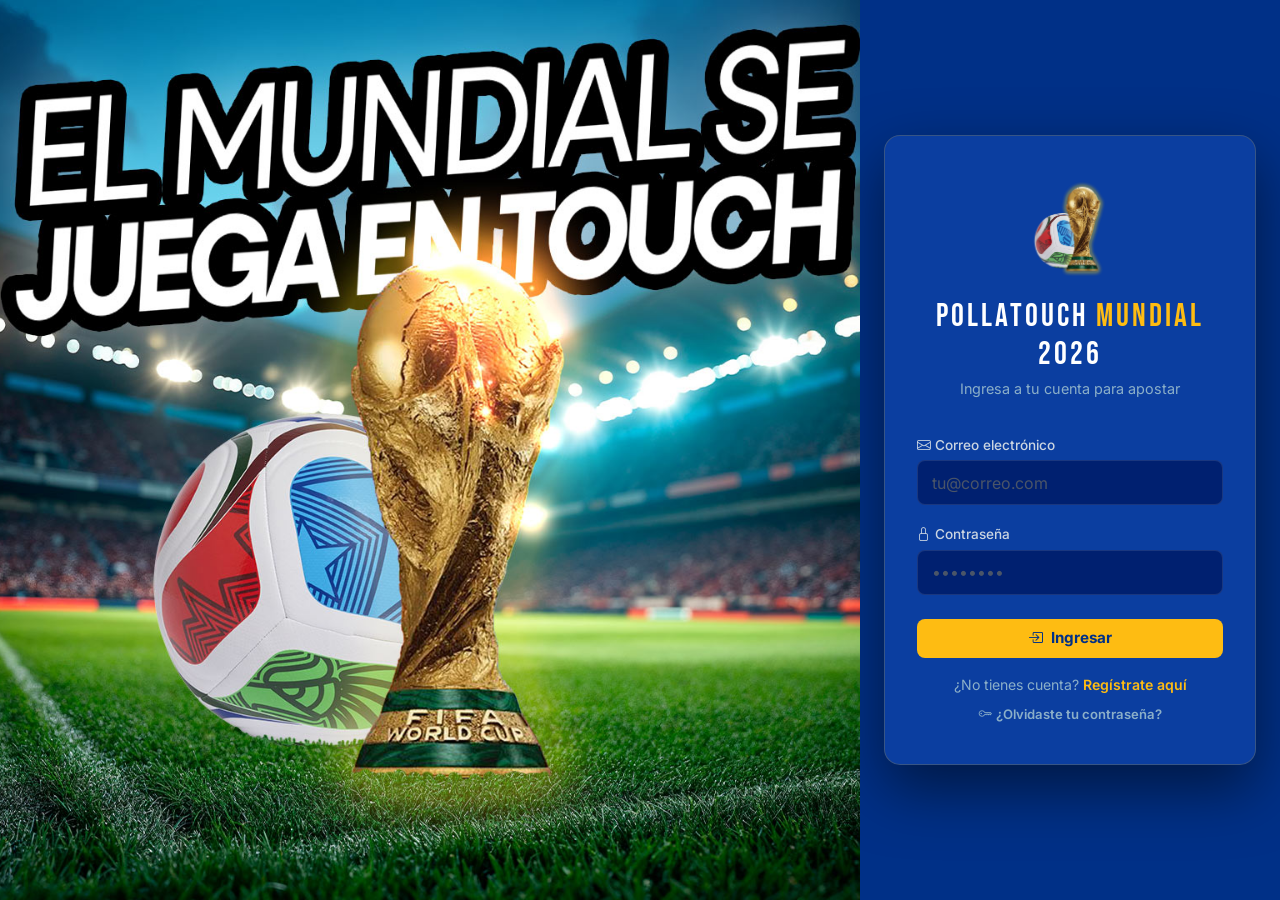
==== commit cdb9e85b: "feat: 1X2 betting, group tabs, locked cards, auth guards, UI overhaul - Replace score betting with 1" ====
--- a/frontend/admin.html
+++ b/frontend/admin.html
@@ -2,8 +2,9 @@
 <html lang="es">
 <head>
   <meta charset="UTF-8" />
+  <script>if(!localStorage.getItem("token")||localStorage.getItem("rol")!=="admin"){document.documentElement.style.display="none";location.replace("login.html");}</script>
   <meta name="viewport" content="width=device-width, initial-scale=1.0" />
-  <title>Juega FIFA World Cup 2026 — Panel Admin</title>
+  <title>Pollatouch Mundial 2026 — Panel Admin</title>
   <link rel="stylesheet" href="https://cdn.jsdelivr.net/npm/bootstrap@5.3.3/dist/css/bootstrap.min.css" />
   <link rel="stylesheet" href="https://cdn.jsdelivr.net/npm/bootstrap-icons@1.11.3/font/bootstrap-icons.min.css" />
   <link rel="stylesheet" href="styles.css" />
@@ -18,6 +19,13 @@
     }
     #accordion-votos .accordion-button::after { filter: invert(1) brightness(1.5); }
     #accordion-votos .accordion-item { border: 1px solid rgba(255,255,255,.1) !important; }
+    #accordion-admin-partidos .accordion-button::after { filter: invert(1) brightness(1.5); }
+    #accordion-admin-partidos .accordion-button:not(.collapsed) { background: rgba(245,184,0,.04) !important; }
+    #accordion-admin-partidos .accordion-button:focus { box-shadow: none !important; }
+    .admin-filter-bar { display:flex; gap:.55rem; flex-wrap:wrap; align-items:center; margin-bottom:1rem; }
+    .admin-filter-bar .input-group-text { background:var(--input-bg); border-color:rgba(255,255,255,.1); color:var(--text-sub); }
+    .admin-filter-bar .form-control,
+    .admin-filter-bar .form-select { max-width:100%; }
 
     .action-btn {
       display: inline-flex;
@@ -52,12 +60,13 @@
 <div class="sidebar-overlay" id="sidebar-overlay"></div>
 <div class="sidebar-drawer" id="sidebar-drawer">
   <div class="sidebar-header">
-    <div class="sidebar-brand">JUEGA <span>FIFA</span> 2026 <span class="navbar-hosts"><span class="hflag">🇺🇸</span><span class="hflag">🇨🇦</span><span class="hflag">🇲🇽</span></span></div>
+    <div class="sidebar-brand">POLLATOUCH <span>MUNDIAL</span> 2026 <span class="navbar-hosts"><span class="hflag">🇺🇸</span><span class="hflag">🇨🇦</span><span class="hflag">🇲🇽</span></span></div>
     <button class="sidebar-close" id="sidebar-close"><i class="bi bi-x-lg"></i></button>
   </div>
   <nav class="sidebar-nav">
     <a href="index.html" class="sidebar-link"><i class="bi bi-controller"></i> Mis Apuestas</a>
     <a href="ranking.html" class="sidebar-link"><i class="bi bi-trophy"></i> Ranking</a>
+    <a href="#" class="sidebar-link" onclick="event.preventDefault(); openChatWidget()"><i class="bi bi-chat-dots"></i> Chat</a>
     <a href="perfil.html" class="sidebar-link"><i class="bi bi-person-circle"></i> Perfil</a>
     <div class="sidebar-divider"></div>
     <a href="admin.html" class="sidebar-link active"><i class="bi bi-gear"></i> Panel Admin</a>
@@ -72,7 +81,7 @@
     <button class="nav-hamburger" id="nav-hamburger"><i class="bi bi-list"></i></button>
     <a class="navbar-brand-wc" href="admin.html">
       <img src="img/fifa2026-logo.png" class="navbar-logo" alt="FIFA 2026" />
-      JUEGA <span>FIFA WORLD CUP</span> 2026
+      POLLATOUCH <span>MUNDIAL</span> 2026
       <span class="navbar-hosts"><span class="hflag">🇺🇸</span><span class="hflag">🇨🇦</span><span class="hflag">🇲🇽</span></span>
       <span class="badge-admin ms-2">ADMIN</span>
     </a>
@@ -81,6 +90,8 @@
     <a href="ranking.html" class="btn-fifa-outline d-none d-sm-inline-block">
       <i class="bi bi-trophy me-1"></i> Ranking
     </a>
+
+    
     <a href="admin.html" class="btn-fifa-outline d-none d-sm-inline-block">
       <i class="bi bi-gear me-1"></i> Panel Control
     </a>
@@ -96,7 +107,7 @@
 <div class="page-wrap">
   <div class="page-header">
     <h1><i class="bi bi-gear" style="font-size:1.6rem;vertical-align:middle;margin-right:.4rem;color:var(--gold)"></i>PANEL DE ADMINISTRACIÓN</h1>
-    <p>Crea partidos, ingresa resultados y gestiona la polla.</p>
+    <p>Crea partidos, ingresa resultados y gestiona el juego.</p>
   </div>
 
   <div class="row g-4">
@@ -191,7 +202,7 @@
           </div>
         </div>
 
-        <button class="btn-fifa-green w-100 py-2" id="btn-crear">
+        <button class="btn-fifa-gold w-100 py-2" id="btn-crear">
           <i class="bi bi-plus-lg me-1"></i> Crear partido
         </button>
         <div id="msg-crear" class="mt-2"></div>
@@ -261,8 +272,48 @@
 
   <!-- Lista de partidos -->
   <div class="mt-4">
-    <div class="admin-card-title mb-3">
-      <i class="bi bi-list-ul" style="color:var(--gold)"></i> Partidos registrados
+    <div class="d-flex align-items-center justify-content-between mb-3 flex-wrap gap-2">
+      <div class="admin-card-title mb-0">
+        <i class="bi bi-list-ul" style="color:var(--gold)"></i> Partidos registrados
+      </div>
+      <span id="partidos-count" style="font-size:.78rem;color:var(--text-sub)"></span>
+    </div>
+    <div class="admin-filter-bar">
+      <div class="input-group" style="max-width:250px;flex:1;min-width:150px">
+        <span class="input-group-text"><i class="bi bi-search"></i></span>
+        <input type="text" id="filtro-pais" class="form-control" placeholder="Buscar país o estadio…" autocomplete="off" />
+      </div>
+      <select id="filtro-grupo" class="form-select" style="max-width:170px;flex-shrink:0">
+        <option value="">— Todos —</option>
+        <option>Grupo A</option>
+        <option>Grupo B</option>
+        <option>Grupo C</option>
+        <option>Grupo D</option>
+        <option>Grupo E</option>
+        <option>Grupo F</option>
+        <option>Grupo G</option>
+        <option>Grupo H</option>
+        <option>Grupo I</option>
+        <option>Grupo J</option>
+        <option>Grupo K</option>
+        <option>Grupo L</option>
+        <option>Octavos</option>
+        <option>Cuartos</option>
+        <option>Semifinal</option>
+        <option>Tercer puesto</option>
+        <option>Final</option>
+      </select>
+      <select id="filtro-foto" class="form-select" style="max-width:160px;flex-shrink:0">
+        <option value="">📸 Todas</option>
+        <option value="con">✅ Con foto</option>
+        <option value="sin">❌ Sin foto</option>
+      </select>
+      <button class="btn-fifa-outline" id="btn-expand-all" style="padding:.42rem .9rem;font-size:.8rem;white-space:nowrap;flex-shrink:0">
+        <i class="bi bi-arrows-expand me-1"></i>Expandir
+      </button>
+      <button class="btn-fifa-outline" id="btn-collapse-all" style="padding:.42rem .9rem;font-size:.8rem;white-space:nowrap;flex-shrink:0">
+        <i class="bi bi-arrows-collapse me-1"></i>Colapsar
+      </button>
     </div>
     <div id="lista-partidos">
       <div class="empty-state">
@@ -278,7 +329,7 @@
       <div class="admin-card-title mb-0">
         <i class="bi bi-people-fill" style="color:var(--gold)"></i> Usuarios registrados
       </div>
-      <button class="btn-fifa-green" id="btn-nuevo-usuario" style="padding:.45rem 1.1rem;font-size:.85rem">
+      <button class="btn-fifa-gold" id="btn-nuevo-usuario" style="padding:.45rem 1.1rem;font-size:.85rem">
         <i class="bi bi-person-plus-fill me-1"></i> Nuevo usuario
       </button>
     </div>
@@ -292,14 +343,32 @@
 
   <!-- Votos registrados -->
   <div class="mt-5">
-    <div class="admin-card-title mb-3">
-      <i class="bi bi-check2-circle" style="color:var(--gold)"></i> Votos registrados
+    <div class="admin-card-title mb-3" style="display:flex;align-items:center;justify-content:space-between;flex-wrap:wrap;gap:.75rem">
+      <span><i class="bi bi-check2-circle" style="color:var(--gold)"></i> Votos registrados</span>
+      <button class="btn-danger-sm" id="btn-reset-apuestas" style="padding:.45rem 1rem;font-size:.83rem">
+        <i class="bi bi-trash me-1"></i> Borrar historial de votos
+      </button>
     </div>
     <div id="lista-votos">
       <div class="empty-state">
         <span class="spinner-wc" style="width:2rem;height:2rem;border-width:3px"></span>
         <h3 style="margin-top:1rem">Cargando...</h3>
       </div>
+    </div>
+  </div>
+
+  <!-- Gestión del chat -->
+  <div class="mt-5">
+    <div class="admin-card-title mb-3">
+      <i class="bi bi-chat-dots-fill" style="color:var(--gold)"></i> Gestión del chat
+    </div>
+    <div class="admin-card" style="max-width:480px">
+      <p style="color:var(--text-sub);font-size:.88rem;margin-bottom:1.25rem">
+        Elimina todos los mensajes del chat de forma permanente. Esta acción no se puede deshacer.
+      </p>
+      <button class="btn-danger-sm" id="btn-borrar-chat" style="padding:.5rem 1.1rem;font-size:.88rem">
+        <i class="bi bi-trash me-1"></i> Borrar historial del chat
+      </button>
     </div>
   </div>
 
@@ -500,6 +569,7 @@
 <script src="security.js"></script>
 <script src="js/config.js"></script>
 <script src="js/shared.js"></script>
+<script src="js/chat-widget.js"></script>
 <script src="js/admin.js"></script>
 
 <footer class="site-footer">
@@ -508,7 +578,7 @@
     <div class="footer-brand-col">
       <div class="d-flex align-items-center gap-2 mb-2">
         <img src="img/fifa2026-logo.png" class="footer-logo" alt="FIFA 2026" />
-        <div class="footer-brand-name">JUEGA <span>FIFA WORLD CUP</span> 2026</div>
+        <div class="footer-brand-name">POLLATOUCH <span>MUNDIAL</span> 2026</div>
       </div>
       <p class="footer-tagline">Predice los marcadores de cada partido, apuesta al campeón y demuestra que eres el mayor experto futbolero de tu grupo.</p>
       <div class="footer-host-row">
@@ -532,7 +602,7 @@
     </div>
 
     <div>
-      <h4 class="footer-heading">Juega FIFA 2026</h4>
+      <h4 class="footer-heading">Pollatouch Mundial 2026</h4>
       <ul class="footer-links-list">
         <li><a href="index.html"><i class="bi bi-controller"></i> Mis Apuestas</a></li>
         <li><a href="ranking.html"><i class="bi bi-trophy"></i> Tabla de posiciones</a></li>
@@ -561,7 +631,7 @@
   </div>
   <div class="footer-bottom">
     <div class="footer-bottom-inner">
-      <span class="footer-copy">© 2026 Juega FIFA World Cup 2026 — Proyecto independiente no afiliado a FIFA.</span>
+      <span class="footer-copy">© 2026 Pollatouch Mundial 2026 — Proyecto independiente no afiliado a FIFA.</span>
       <span class="footer-disclaimer">FIFA™, FIFA World Cup™ y el trofeo de la Copa Mundial son marcas registradas de la Fédération Internationale de Football Association.</span>
     </div>
   </div>
--- a/frontend/styles.css
+++ b/frontend/styles.css
@@ -4,18 +4,23 @@
 @import url('https://fonts.googleapis.com/css2?family=Bebas+Neue&family=Barlow+Condensed:ital,wght@0,400;0,600;0,700;1,400&family=Inter:wght@400;500;600;700&display=swap');
 
 :root {
-  --navy:        #0A1628;
-  --navy-light:  #111f38;
-  --fifa-blue:   #003DA5;
-  --gold:        #F5B800;
-  --gold-dark:   #C99A00;
-  --green:       #00843D;
-  --green-dark:  #006B31;
-  --red:         #E8192C;
-  --card-bg:     #0f1e35;
-  --card-border: rgba(245,184,0,.18);
-  --text-sub:    #7a91b3;
-  --input-bg:    #0d1a2e;
+  --navy:         #003087;
+  --navy-light:   #0D40B0;
+  --navbar-bg1:   #1352BE;
+  --navbar-bg2:   #1A54C5;
+  --fifa-blue:    #1A54C5;
+  --gold:         #FEBC12;
+  --gold-dark:    #E0A800;
+  --green:        #00BFB3;
+  --green-dark:   #009E93;
+  --red:          #BD2229;
+  --red-dark:     #9E1B21;
+  --campeon:      #F1677F;
+  --campeon-dark: #D85070;
+  --card-bg:      #0B3EA0;
+  --card-border:  rgba(254,188,18,.18);
+  --text-sub:     #8BAFC8;
+  --input-bg:     #002070;
 }
 
 *, *::before, *::after { box-sizing: border-box; }
@@ -28,7 +33,7 @@
 
 /* ── Navbar ── */
 .navbar-wc {
-  background: linear-gradient(135deg, #060e1c 0%, #0a1e3d 100%);
+  background: linear-gradient(135deg, var(--navbar-bg1) 0%, var(--navbar-bg2) 100%);
   border-bottom: 2px solid var(--gold);
   padding: .75rem 1.5rem;
   position: sticky;
@@ -72,7 +77,7 @@
   display: flex;
   align-items: center;
   justify-content: center;
-  background: linear-gradient(135deg, #060e1c 0%, #0a1e3d 50%, #06120a 100%);
+  background: linear-gradient(135deg, #001F5C 0%, #003087 50%, #001A5C 100%);
   padding: 2rem 1rem;
   position: relative;
   overflow: hidden;
@@ -124,7 +129,7 @@
   outline: none;
 }
 .form-control::placeholder { color: #4a5568 !important; }
-.form-select option { background: #0d1a2e; }
+.form-select option { background: var(--input-bg); }
 
 /* ── Buttons ── */
 .btn-fifa-green {
@@ -159,6 +164,22 @@
 .btn-fifa-gold:hover  { background: var(--gold-dark); color: var(--navy); transform: translateY(-1px); }
 .btn-fifa-gold:active { transform: translateY(0); }
 
+.btn-fifa-campeon {
+  background: var(--campeon);
+  color: #fff;
+  border: none;
+  font-weight: 700;
+  border-radius: 8px;
+  padding: .6rem 1.2rem;
+  transition: background .2s, transform .1s;
+  cursor: pointer;
+  display: inline-block;
+  font-size: .95rem;
+}
+.btn-fifa-campeon:hover  { background: var(--campeon-dark); color: #fff; transform: translateY(-1px); }
+.btn-fifa-campeon:active { transform: translateY(0); }
+.btn-fifa-campeon:disabled { opacity: .6; cursor: not-allowed; transform: none; }
+
 .btn-fifa-outline {
   background: transparent;
   color: var(--text-sub);
@@ -205,6 +226,13 @@
 .auth-footer a { color: var(--gold); text-decoration: none; font-weight: 600; }
 .auth-footer a:hover { text-decoration: underline; }
 
+/* ── Google sign-in ── */
+.auth-divider { display:flex; align-items:center; margin: 1rem 0; color:var(--text-sub); font-size:.8rem; letter-spacing:.5px; }
+.auth-divider::before, .auth-divider::after { content:""; flex:1; border-top:1px solid rgba(255,255,255,.12); }
+.auth-divider span { padding:0 .85rem; }
+#google-btn-container { width:100%; }
+#google-btn-container iframe { width:100% !important; }
+
 /* ── Page wrap ── */
 .page-wrap { max-width: 1100px; margin: 0 auto; padding: 2rem 1.5rem; }
 .page-header { margin-bottom: 2rem; }
@@ -219,8 +247,8 @@
 
 /* ── Champion card ── */
 .campeon-card {
-  background: linear-gradient(135deg, #14253d 0%, #1a2f50 100%);
-  border: 1px solid rgba(245,184,0,.3);
+  background: linear-gradient(135deg, #0B3A9E 0%, #0E44B8 100%);
+  border: 1px solid rgba(254,188,18,.3);
   border-radius: 14px;
   padding: 1.5rem;
   margin-bottom: 2rem;
@@ -288,7 +316,7 @@
 .phase-tab.active { background: var(--gold); border-color: var(--gold); color: var(--navy); }
 .tab-badge {
   display: inline-flex; align-items: center; justify-content: center;
-  background: rgba(232,25,44,.7); color: #fff;
+  background: rgba(189,34,41,.8); color: #fff;
   font-family: 'Inter', sans-serif; font-size: .6rem; font-weight: 700;
   border-radius: 20px; padding: 0 .38rem; min-width: 16px; height: 16px;
   margin-left: .3rem; vertical-align: middle; line-height: 1;
@@ -315,100 +343,117 @@
 .scroll-top-btn.visible { opacity: 1; transform: translateY(0); pointer-events: all; }
 .scroll-top-btn:hover { background: var(--gold-dark); transform: translateY(-2px) !important; }
 
+
 /* Skeleton placeholder dark theme */
 .placeholder { background-color: rgba(255,255,255,.1) !important; }
 
 /* ── Match stadium photo ── */
 .match-stadium {
-  height: 130px;
+  height: 190px;
   position: relative;
   overflow: hidden;
-  margin: -1.25rem -1.25rem .85rem;
+  margin: -1.25rem -1.25rem 0;
   border-radius: 13px 13px 0 0;
   flex-shrink: 0;
 }
 .match-stadium img {
   width: 100%; height: 100%;
   object-fit: cover;
-  object-position: center;
+  object-position: center 30%;
   display: block;
-  transition: transform .4s ease;
-}
-.match-card:hover .match-stadium img { transform: scale(1.04); }
+  transition: transform .5s ease;
+}
+.match-card:hover .match-stadium img { transform: scale(1.06); }
 .match-stadium-overlay {
   position: absolute;
   inset: 0;
-  background: linear-gradient(to top, rgba(6,14,28,.92) 0%, rgba(6,14,28,.3) 55%, transparent 100%);
+  background: linear-gradient(
+    to top,
+    rgba(6,14,28,1) 0%,
+    rgba(6,14,28,.82) 25%,
+    rgba(6,14,28,.25) 60%,
+    transparent 100%
+  );
   display: flex;
   flex-direction: column;
   justify-content: flex-end;
-  padding: .6rem .85rem;
-  gap: .2rem;
+  padding: .7rem 1rem;
+  gap: .25rem;
+}
+.match-phase-badge {
+  font-family: 'Barlow Condensed', sans-serif;
+  font-size: .68rem;
+  font-weight: 700;
+  text-transform: uppercase;
+  letter-spacing: 1.8px;
+  color: var(--gold);
+  opacity: .9;
+  margin-bottom: 0;
 }
 .match-stadium-name {
   font-family: 'Barlow Condensed', sans-serif;
-  font-size: .7rem;
+  font-size: .72rem;
   font-weight: 600;
   letter-spacing: 1.5px;
   text-transform: uppercase;
-  color: rgba(255,255,255,.6);
+  color: rgba(255,255,255,.55);
 }
 
 /* ── Match grid ── */
 .matches-grid {
   display: grid;
   grid-template-columns: repeat(auto-fill, minmax(285px, 1fr));
-  gap: 1.25rem;
+  gap: 1.35rem;
 }
 
 /* ── Match card ── */
 .match-card {
   background: var(--card-bg);
   border: 1px solid var(--card-border);
-  border-radius: 14px;
+  border-radius: 16px;
   padding: 1.25rem;
-  transition: transform .2s, box-shadow .2s;
+  transition: transform .22s, box-shadow .22s, border-color .22s;
   position: relative;
   overflow: hidden;
   display: flex;
   flex-direction: column;
 }
-.match-card:hover { transform: translateY(-2px); box-shadow: 0 8px 30px rgba(0,0,0,.35); }
+.match-card:hover {
+  transform: translateY(-3px);
+  box-shadow: 0 12px 40px rgba(0,0,0,.45);
+  border-color: rgba(245,184,0,.28);
+}
 .match-card.finalizado { border-color: rgba(245,184,0,.45); }
+.match-card.apostado {
+  border-color: rgba(0,132,61,.35);
+}
 .match-card.apostado::after {
   content: "";
   position: absolute;
   top: 0; left: 0;
   width: 4px; height: 100%;
   background: var(--green);
-  border-radius: 14px 0 0 14px;
-}
-
-.match-phase-badge {
-  font-family: 'Barlow Condensed', sans-serif;
-  font-size: .72rem;
-  font-weight: 700;
-  text-transform: uppercase;
-  letter-spacing: 1.5px;
-  color: var(--text-sub);
-  margin-bottom: .75rem;
-}
+  border-radius: 16px 0 0 16px;
+}
+
 .match-teams {
   display: grid;
   grid-template-columns: 1fr auto 1fr;
   align-items: center;
   gap: .5rem;
-  margin-bottom: .75rem;
+  padding: .9rem 0 .65rem;
+  margin-bottom: 0;
 }
 .team-side { text-align: center; }
-.team-flag { font-size: 2rem; display: block; margin-bottom: .25rem; }
+.team-flag { font-size: 2.35rem; display: block; margin-bottom: .3rem; }
 .team-name {
   font-family: 'Barlow Condensed', sans-serif;
   font-weight: 700;
-  font-size: .95rem;
+  font-size: 1rem;
   color: #e2e8f0;
   text-transform: uppercase;
   letter-spacing: .5px;
+  line-height: 1.2;
 }
 .vs-center { text-align: center; }
 .vs-label {
@@ -466,6 +511,32 @@
 }
 .match-closed-msg { text-align: center; color: var(--text-sub); font-size: .8rem; padding: .4rem 0; }
 
+/* ── Locked card ── */
+.card-locked {
+  opacity: .65;
+  filter: saturate(.4);
+}
+.card-locked:hover {
+  transform: none !important;
+  box-shadow: none !important;
+  border-color: var(--card-border) !important;
+}
+.bet-locked-section {
+  background: rgba(0,0,0,.3) !important;
+  border-color: rgba(255,255,255,.06) !important;
+}
+.bet-locked-msg {
+  display: flex;
+  align-items: center;
+  justify-content: center;
+  gap: .5rem;
+  color: var(--text-sub);
+  font-size: .82rem;
+  padding: .5rem 0;
+}
+.bet-locked-msg i { color: rgba(255,255,255,.3); font-size: .9rem; }
+.bet-locked-msg strong { color: #e2e8f0; }
+
 /* ── Points badge ── */
 .pts-badge {
   display: inline-block;
@@ -479,6 +550,51 @@
 .pts-3 { background: rgba(245,184,0,.15); color: var(--gold); border: 1px solid rgba(245,184,0,.4); }
 .pts-1 { background: rgba(0,132,61,.15); color: #4ade80; border: 1px solid rgba(0,132,61,.4); }
 .pts-0 { background: rgba(232,25,44,.12); color: #f87171; border: 1px solid rgba(232,25,44,.3); }
+
+/* ── Prediction buttons (1X2) ── */
+.pred-btns {
+  display: flex;
+  gap: .5rem;
+  flex-wrap: wrap;
+}
+.pred-btn {
+  flex: 1 1 auto;
+  padding: .5rem .75rem;
+  border: 1.5px solid rgba(255,255,255,.18);
+  border-radius: .5rem;
+  background: rgba(255,255,255,.06);
+  color: #e2e8f0;
+  font-size: .85rem;
+  font-weight: 600;
+  cursor: pointer;
+  transition: background .15s, border-color .15s, color .15s;
+  text-align: center;
+  white-space: nowrap;
+}
+.pred-btn:hover {
+  background: rgba(245,184,0,.15);
+  border-color: rgba(245,184,0,.5);
+  color: var(--gold);
+}
+.pred-btn.active {
+  background: rgba(245,184,0,.22);
+  border-color: var(--gold);
+  color: var(--gold);
+  box-shadow: 0 0 8px rgba(245,184,0,.25);
+}
+
+/* ── Locked prediction tag ── */
+.pred-tag {
+  display: inline-block;
+  padding: .3rem .7rem;
+  border-radius: .4rem;
+  font-size: .82rem;
+  font-weight: 700;
+  letter-spacing: .02em;
+}
+.pred-tag.pred-L { background: rgba(74,222,128,.12); color: #4ade80; border: 1px solid rgba(74,222,128,.35); }
+.pred-tag.pred-E { background: rgba(245,184,0,.12); color: var(--gold); border: 1px solid rgba(245,184,0,.35); }
+.pred-tag.pred-V { background: rgba(96,165,250,.12); color: #60a5fa; border: 1px solid rgba(96,165,250,.35); }
 
 /* ── Empty state ── */
 .empty-state {
@@ -630,7 +746,7 @@
   text-transform: uppercase;
   letter-spacing: 1px;
   color: var(--gold);
-  margin-bottom: .7rem;
+  margin-bottom: .2rem;
 }
 
 /* Match card status border accents */
@@ -672,8 +788,8 @@
 
 /* ── Site Footer ── */
 .site-footer {
-  background: linear-gradient(135deg, #060e1c 0%, #0a1628 100%);
-  border-top: 2px solid rgba(245,184,0,.18);
+  background: linear-gradient(135deg, #001F5C 0%, #003087 100%);
+  border-top: 2px solid rgba(254,188,18,.18);
   margin-top: 4rem;
 }
 .footer-inner {
@@ -819,7 +935,7 @@
 }
 .match-modal-hero {
   height: 220px;
-  background: linear-gradient(135deg, #060e1c 0%, #0a1e3d 100%);
+  background: linear-gradient(135deg, #001F5C 0%, #003087 100%);
   background-size: cover;
   background-position: center;
   position: relative;
@@ -1119,6 +1235,147 @@
 }
 @keyframes spin { to { transform: rotate(360deg); } }
 
+/* ── Page fade-in ── */
+@keyframes pageFadeIn {
+  from { opacity: 0; transform: translateY(10px); }
+  to   { opacity: 1; transform: translateY(0); }
+}
+.page-wrap { animation: pageFadeIn .45s ease both; }
+
+/* ── Card entrance stagger ── */
+@keyframes cardEnter {
+  from { opacity: 0; transform: translateY(18px); }
+  to   { opacity: 1; transform: translateY(0); }
+}
+.match-card.card-enter { animation: cardEnter .38s ease both; }
+
+/* ── Ranking row stagger ── */
+@keyframes rowFadeIn {
+  from { opacity: 0; transform: translateX(-8px); }
+  to   { opacity: 1; transform: translateX(0); }
+}
+.ranking-table tbody tr.row-enter { animation: rowFadeIn .3s ease both; }
+
+/* ── Page header icon ── */
+.page-icon {
+  font-size: 1.55rem;
+  vertical-align: middle;
+  margin-right: .4rem;
+  color: var(--gold);
+  display: inline-block;
+}
+
+/* ── Focus states (accessibility) ── */
+.phase-tab:focus-visible {
+  outline: 2px solid var(--gold);
+  outline-offset: 3px;
+}
+.btn-fifa-green:focus-visible,
+.btn-fifa-gold:focus-visible,
+.btn-fifa-outline:focus-visible,
+.btn-danger-sm:focus-visible,
+.sidebar-logout-btn:focus-visible {
+  outline: 2px solid var(--gold);
+  outline-offset: 2px;
+}
+.match-card:focus-visible {
+  outline: 2px solid var(--gold);
+  outline-offset: 3px;
+  box-shadow: 0 0 0 5px rgba(245,184,0,.12);
+}
+
+/* ── Apostado card glow ── */
+.match-card.apostado {
+  box-shadow: 0 0 0 1px rgba(0,132,61,.2), 0 4px 20px rgba(0,132,61,.1);
+}
+.match-card.apostado:hover {
+  box-shadow: 0 10px 36px rgba(0,132,61,.2), 0 0 0 1px rgba(0,132,61,.32);
+}
+
+/* ── Phase tab active glow ── */
+.phase-tab.active { box-shadow: 0 2px 14px rgba(245,184,0,.3); }
+
+/* ── Grupos accordion (centralized from inline styles) ── */
+.grupos-featured-label,
+.grupos-section-label {
+  font-family: 'Bebas Neue', sans-serif;
+  font-size: 1rem;
+  letter-spacing: 1px;
+  color: var(--text-sub);
+  margin: 0 0 .75rem;
+  display: flex;
+  align-items: center;
+}
+.grupos-section-label { margin-top: 1.5rem; }
+.grupos-featured-grid,
+.grupos-mini-grid {
+  display: grid;
+  grid-template-columns: repeat(auto-fill, minmax(285px, 1fr));
+  gap: 1.35rem;
+}
+/* ── Grupo tabs ── */
+.grupo-tabs {
+  display: flex;
+  flex-wrap: wrap;
+  gap: .4rem;
+  margin: .75rem 0 1.25rem;
+}
+.grupo-tab {
+  font-family: 'Bebas Neue', sans-serif;
+  font-size: 1rem;
+  letter-spacing: 1px;
+  padding: .35rem .75rem;
+  border-radius: 8px;
+  border: 1.5px solid rgba(255,255,255,.15);
+  background: rgba(255,255,255,.05);
+  color: #a0b8d0;
+  cursor: pointer;
+  display: inline-flex;
+  align-items: center;
+  gap: .35rem;
+  transition: background .15s, border-color .15s, color .15s;
+  white-space: nowrap;
+}
+.grupo-tab:hover {
+  background: rgba(245,184,0,.12);
+  border-color: rgba(245,184,0,.4);
+  color: var(--gold);
+}
+.grupo-tab.active {
+  background: rgba(245,184,0,.18);
+  border-color: var(--gold);
+  color: var(--gold);
+  box-shadow: 0 2px 10px rgba(245,184,0,.2);
+}
+.grupo-panel-hidden { display: none; }
+.grupo-panels { min-height: 100px; }
+
+/* ── Ranking page — larger avatar override ── */
+.ranking-table .rank-avatar,
+.ranking-table .rank-avatar-default {
+  width: 44px; height: 44px;
+}
+.ranking-table .rank-nombre-wrap { display: flex; align-items: center; gap: .55rem; }
+
+/* ── Bet section separator ── */
+.bet-section {
+  border-top-color: rgba(255,255,255,.12);
+}
+
+/* ── Match date polished ── */
+.match-date {
+  font-size: .79rem;
+  letter-spacing: .2px;
+}
+
+/* ── Stats bar animated nums ── */
+.stats-bar-num { transition: color .3s; }
+
+@media (max-width: 575px) {
+  .grupos-featured-grid,
+  .grupos-mini-grid { grid-template-columns: 1fr; gap: .85rem; }
+}
+
 /* ── Navbar host-country flags ── */
 .navbar-hosts {
   display: flex;
@@ -1146,6 +1403,18 @@
   position: relative;
   overflow: hidden;
 }
+.auth-hero-img {
+  position: relative;
+  width: 100%;
+  height: 100%;
+}
+.auth-hero-img img {
+  width: 100%;
+  height: 100%;
+  object-fit: cover;
+  object-position: center;
+  display: block;
+}
 .auth-split-form {
   flex: 0 0 420px;
   display: flex;
@@ -1166,8 +1435,17 @@
 
 /* ── FIFA Carousel (auth) ── */
 .fifa-carousel,
-.fifa-carousel .carousel-inner,
-.fifa-carousel .carousel-item { height: 100%; }
+.fifa-carousel .carousel-inner { height: 100%; }
+
+/* Custom fade: stack all items via absolute, reveal active via opacity */
+.fifa-carousel .carousel-item {
+  position: absolute !important;
+  inset: 0;
+  height: 100% !important;
+  opacity: 0;
+  transition: opacity 0.65s ease-in-out;
+}
+.fifa-carousel .carousel-item.active { opacity: 1; }
 
 /* Image-based slide */
 .carousel-slide-img {
@@ -1293,7 +1571,7 @@
 
 /* Slide 2 — Host countries */
 .slide-hosts {
-  background: linear-gradient(160deg, #003DA5 0%, #001f6b 60%, #0a1628 100%);
+  background: linear-gradient(160deg, #1A54C5 0%, #003087 60%, #001F5C 100%);
 }
 .slide-hosts::before {
   content: "";
@@ -1338,7 +1616,7 @@
 
 /* Slide 3 — Sedes */
 .slide-sedes {
-  background: linear-gradient(160deg, #0a2a0a 0%, #0d1a2e 100%);
+  background: linear-gradient(160deg, #006B80 0%, #003087 100%);
 }
 .slide-sedes::after {
   content: "⚽";
@@ -1377,7 +1655,7 @@
 
 /* Slide 4 — How to play */
 .slide-howto {
-  background: linear-gradient(160deg, #1a0a00 0%, #2a1500 40%, #0a1628 100%);
+  background: linear-gradient(160deg, #002070 0%, #003087 40%, #001F5C 100%);
 }
 .howto-rule {
   display: flex;
@@ -1448,9 +1726,9 @@
   background: linear-gradient(90deg, rgba(0,0,0,.65) 0%, rgba(0,0,0,.15) 60%, transparent 100%);
 }
 /* fallback gradient backgrounds when no image */
-.hero-carousel-item.h1 { background: linear-gradient(120deg, #000 0%, #1a1200 100%); }
-.hero-carousel-item.h2 { background: linear-gradient(120deg, #003DA5 0%, #001f6b 100%); }
-.hero-carousel-item.h3 { background: linear-gradient(120deg, #0a2a0a 0%, #0d1a2e 100%); }
+.hero-carousel-item.h1 { background: linear-gradient(120deg, #002070 0%, #003087 100%); }
+.hero-carousel-item.h2 { background: linear-gradient(120deg, #1A54C5 0%, #003087 100%); }
+.hero-carousel-item.h3 { background: linear-gradient(120deg, #006B80 0%, #003087 100%); }
 
 .hero-slide-content {
   position: absolute;
@@ -1514,7 +1792,7 @@
   top: 0; left: 0;
   width: 270px;
   height: 100%;
-  background: linear-gradient(160deg, #060e1c 0%, #0b2040 100%);
+  background: linear-gradient(160deg, #001F5C 0%, #003087 100%);
   border-right: 1px solid rgba(245,184,0,.2);
   z-index: 1050;
   transform: translateX(-100%);
@@ -1601,7 +1879,7 @@
   cursor: pointer;
   transition: all .2s;
 }
-.sidebar-logout-btn:hover { background: var(--red); color: #fff; border-color: var(--red); }
+.sidebar-logout-btn:hover { background: var(--red-dark); color: #fff; border-color: var(--red-dark); }
 
 /* Show hamburger + hide logout-btn on mobile */
 @media (max-width: 575px) {
@@ -1639,8 +1917,9 @@
   .matches-grid { grid-template-columns: 1fr; gap: .85rem; }
 
   /* Match card content */
-  .team-flag  { font-size: 1.6rem; }
-  .team-name  { font-size: .82rem; }
+  .match-stadium { height: 160px; }
+  .team-flag  { font-size: 1.8rem; }
+  .team-name  { font-size: .88rem; }
   .result-score { font-size: 1.6rem; }
   .match-date { font-size: .72rem; }
 
@@ -1660,8 +1939,7 @@
   .campeon-controls .btn-fifa-gold { width: 100%; }
 
   /* Ranking table — hide non-essential columns */
-  .ranking-table .col-exactos,
-  .ranking-table .col-ganador,
+  .ranking-table .col-aciertos,
   .ranking-table .col-campeon { display: none; }
   .ranking-table tbody td { padding: .6rem .65rem; font-size: .85rem; }
   .ranking-table thead th { padding: .6rem .65rem; font-size: .75rem; }
